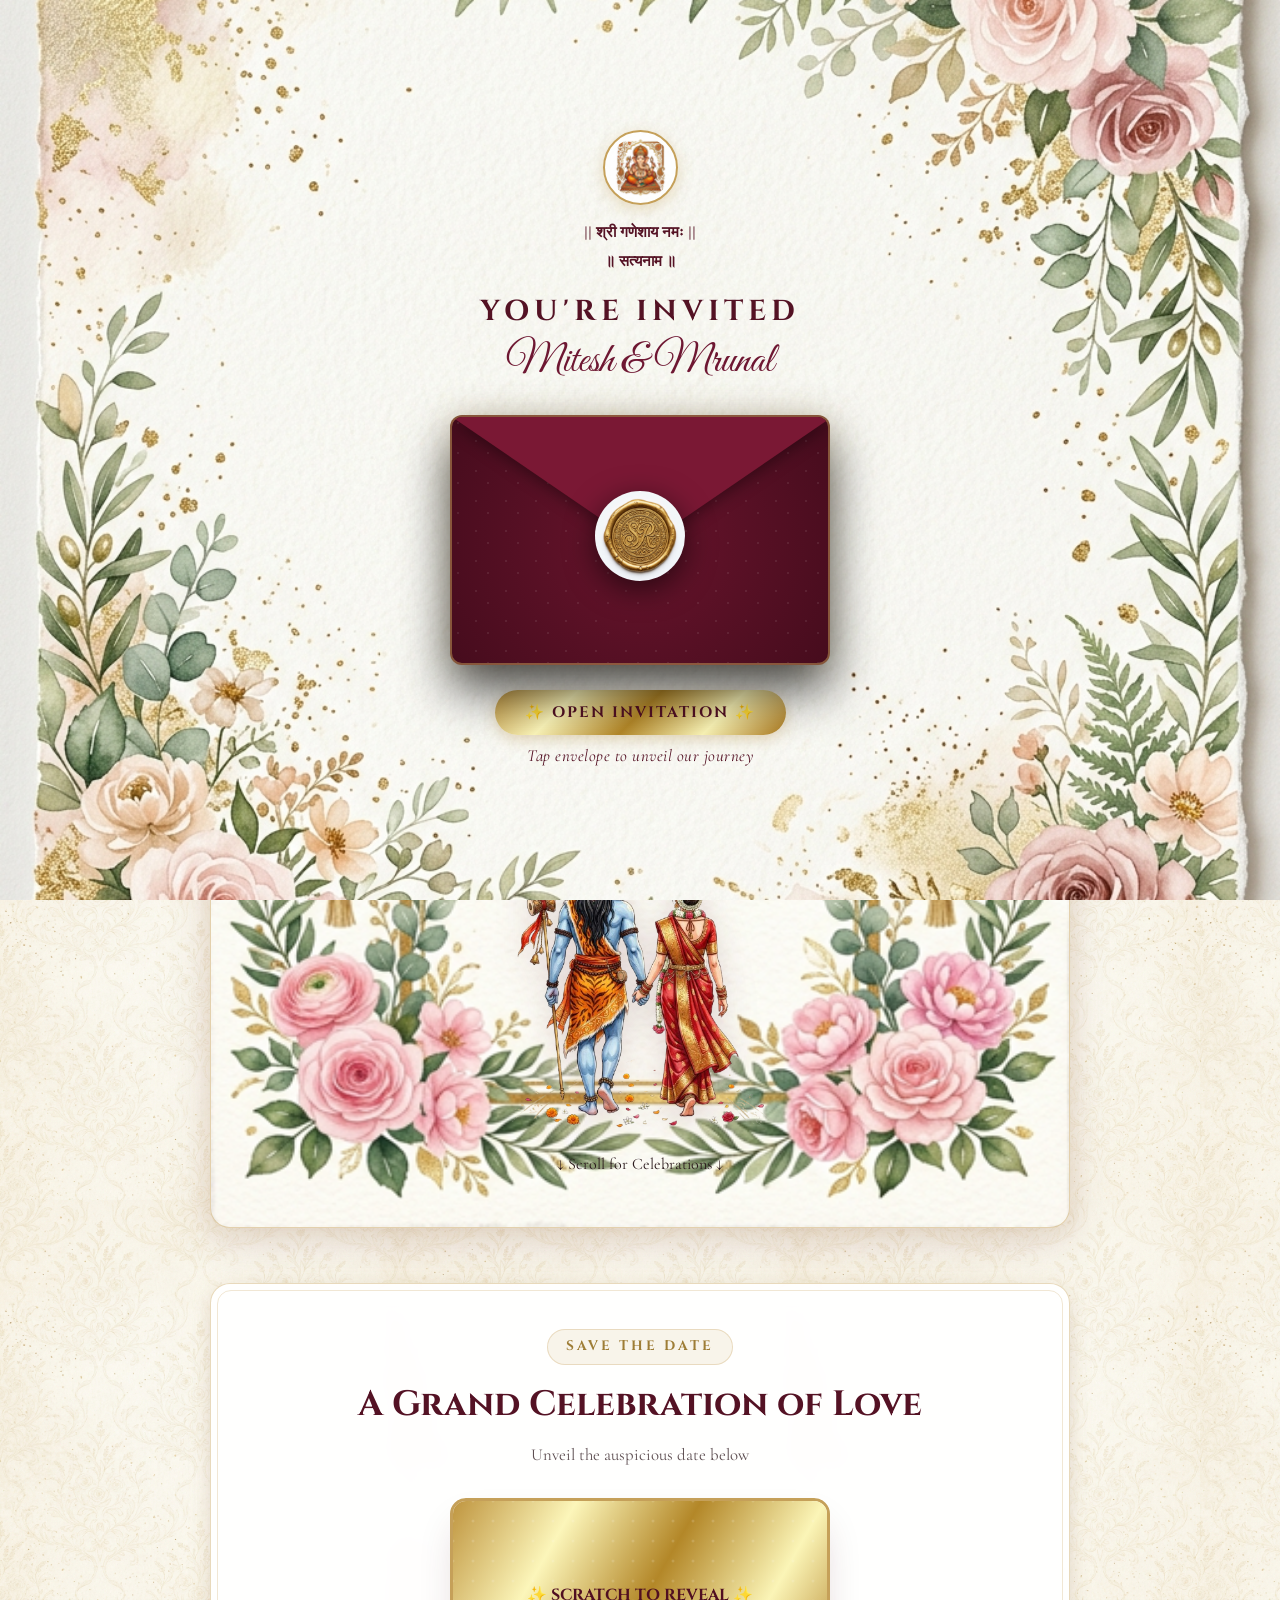
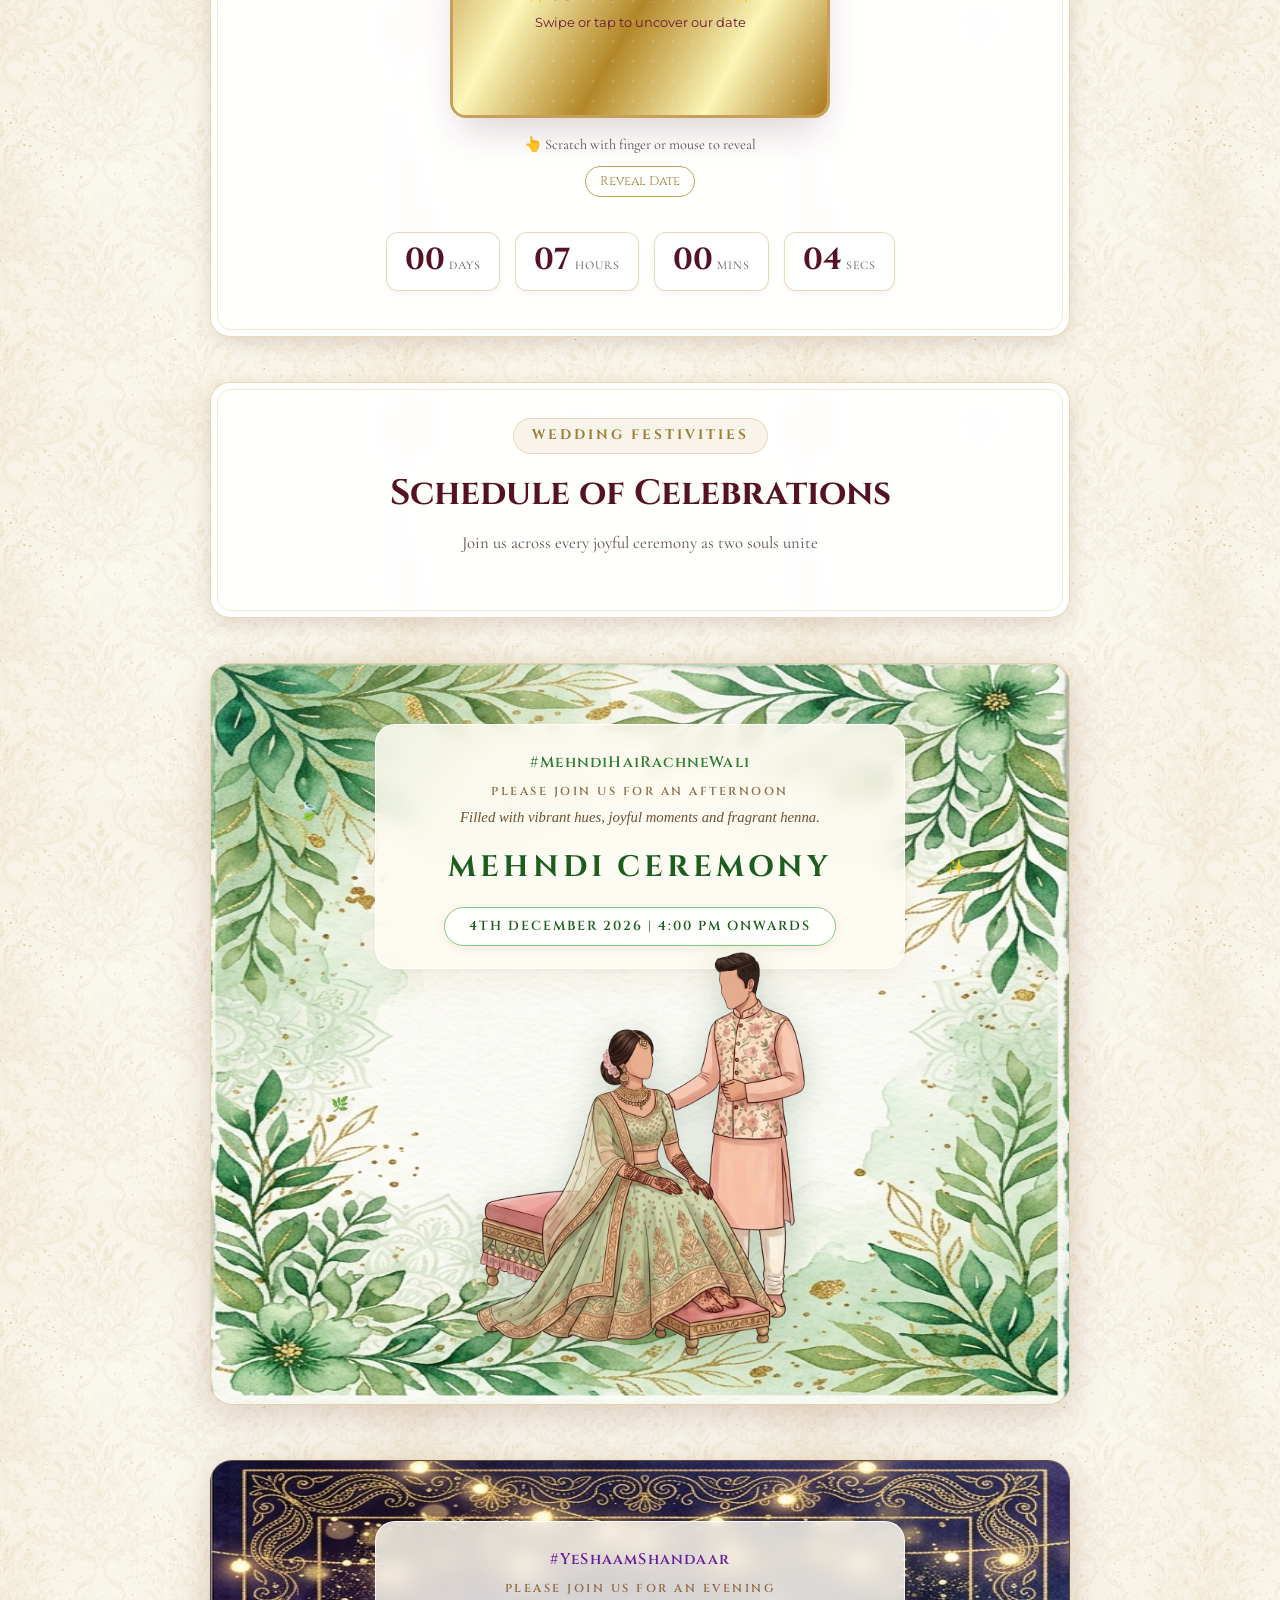
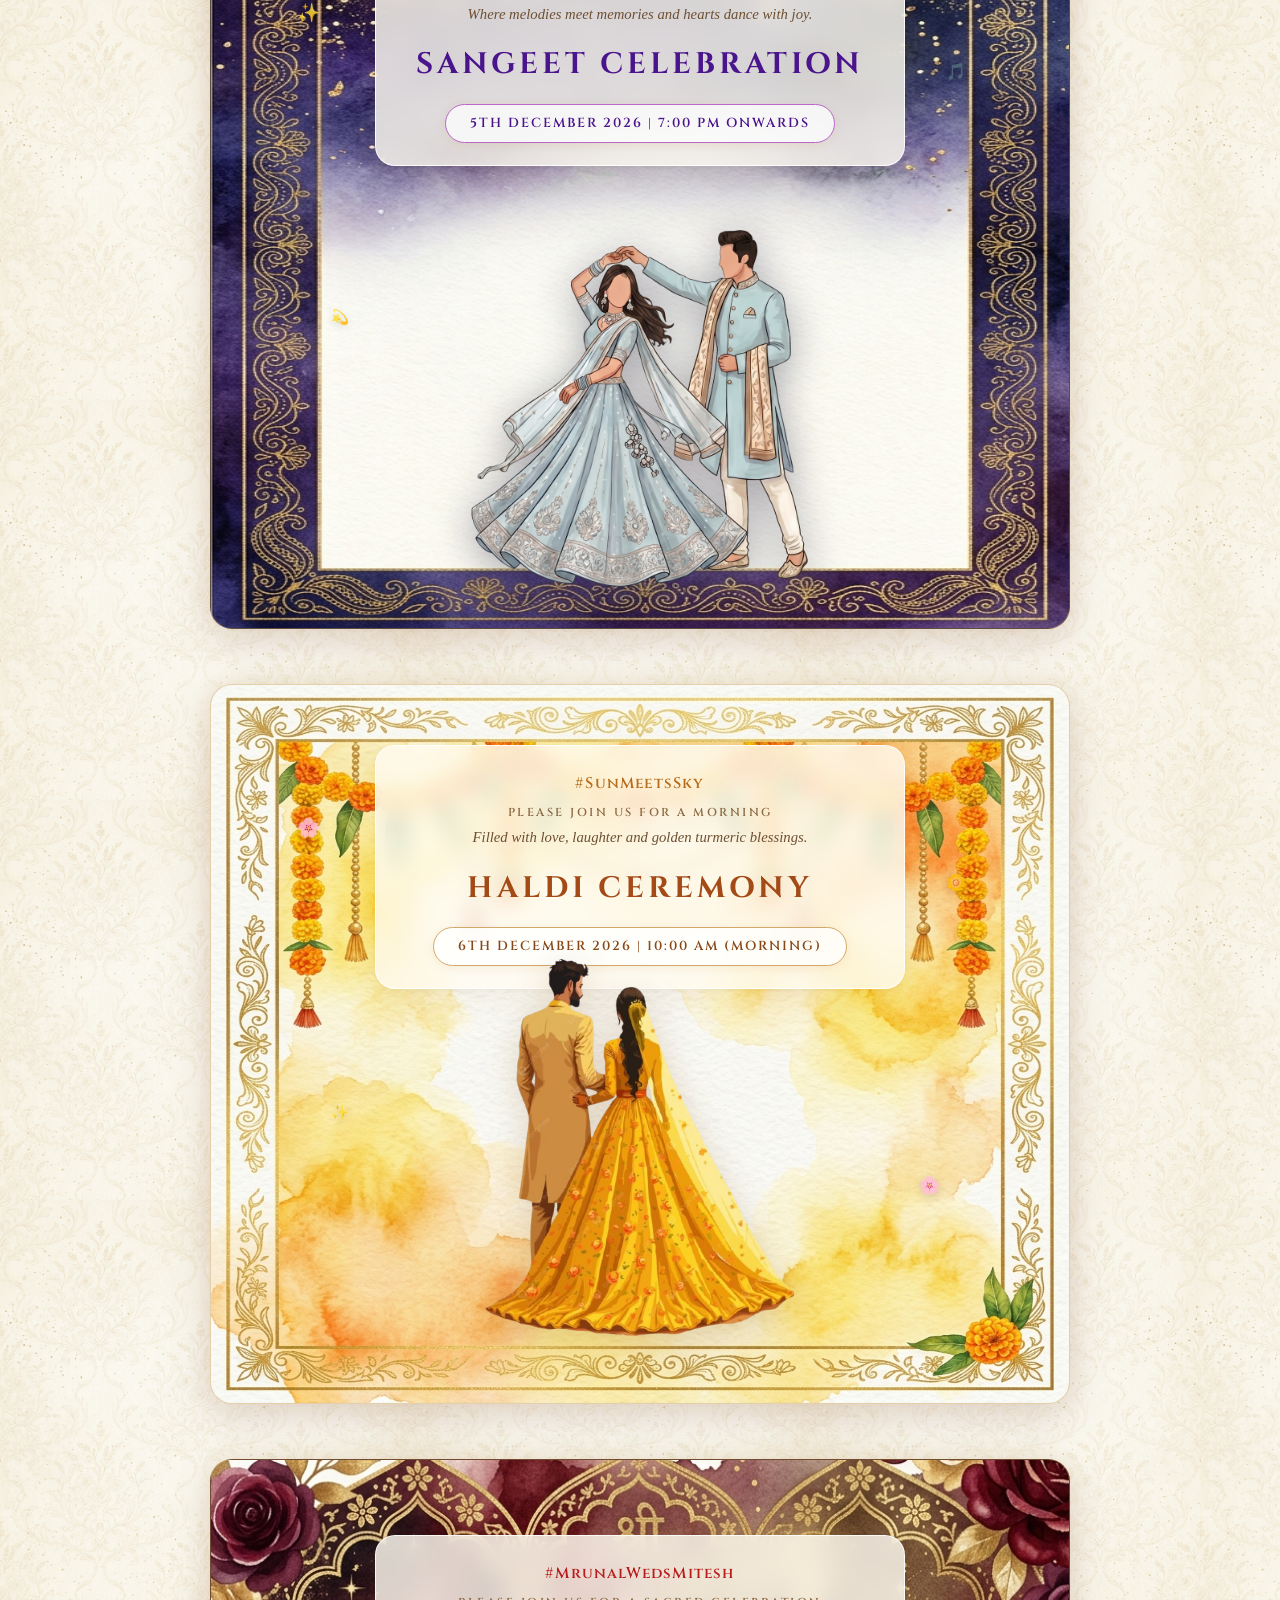
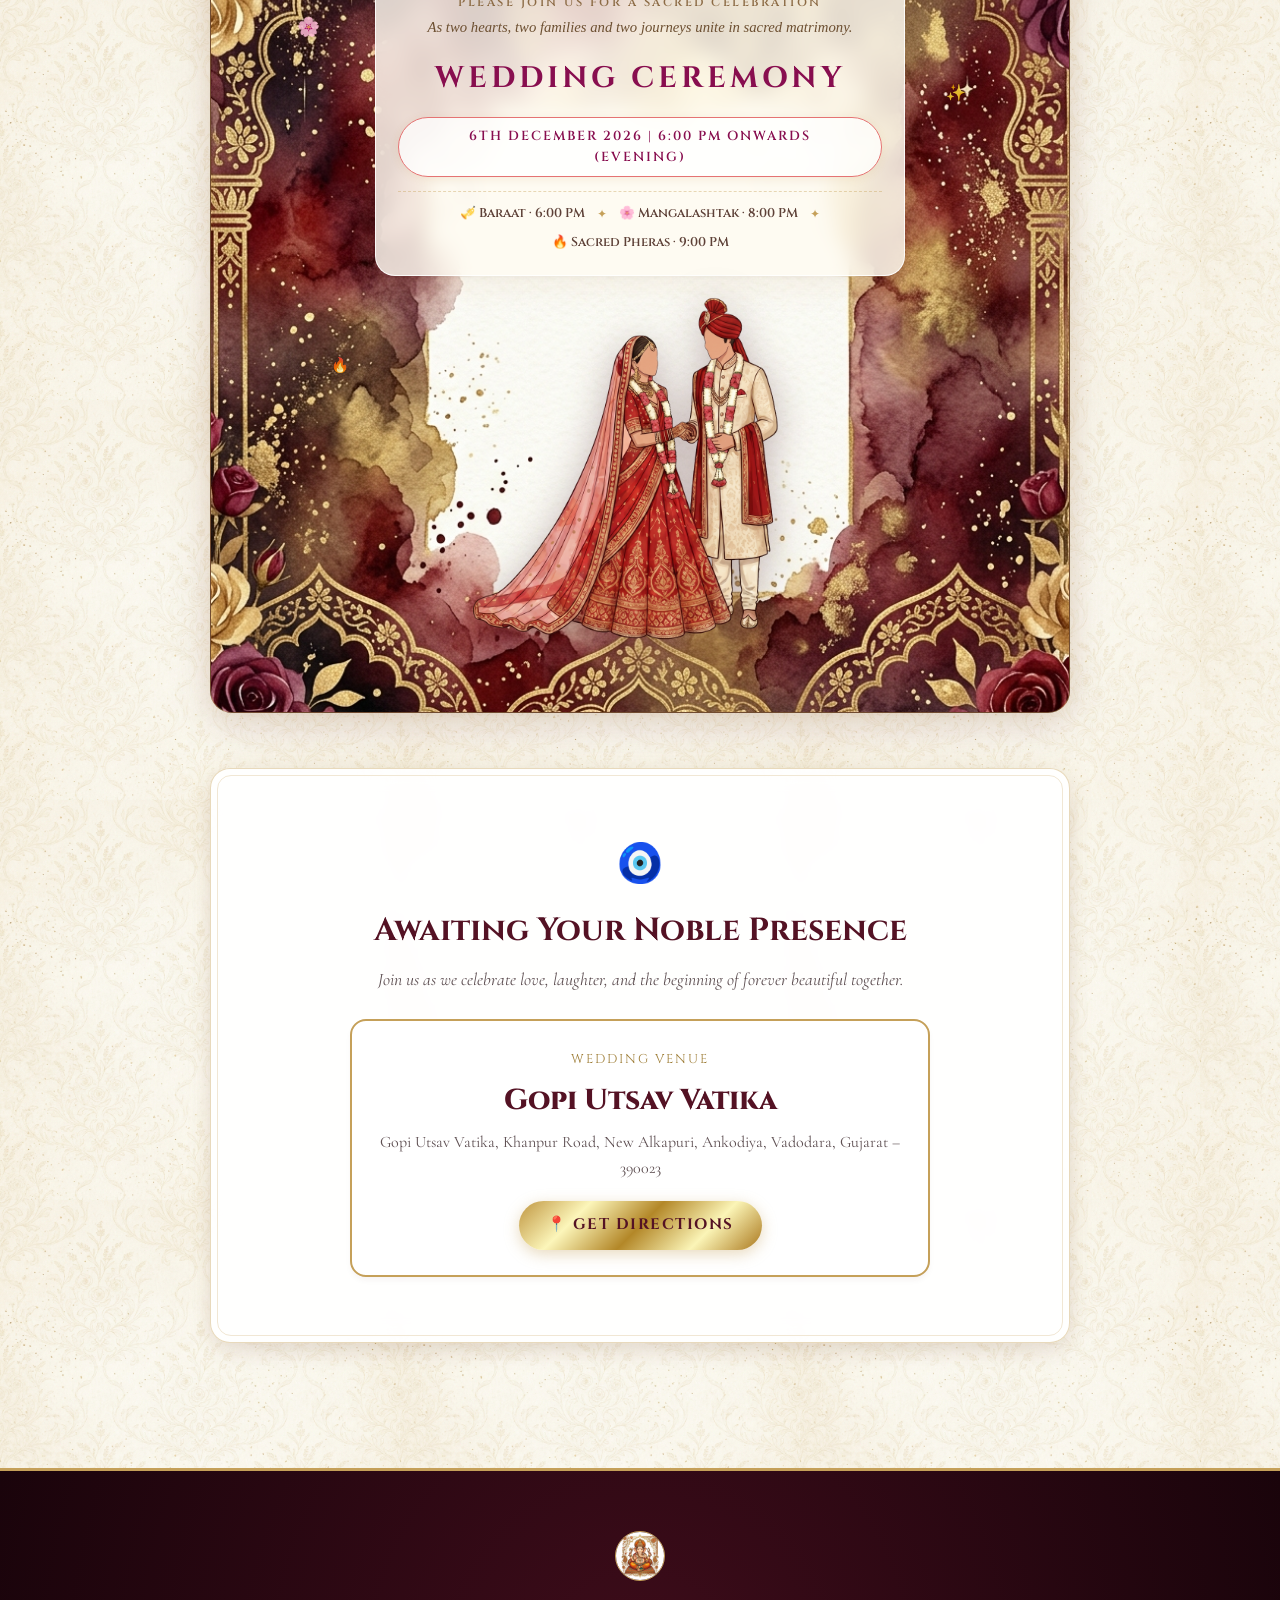
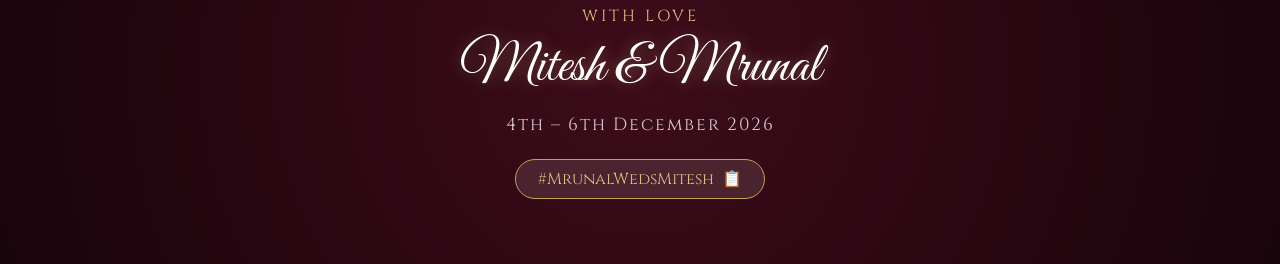
==== wedding invitation card.html @ 691d521a "Updated wedding invitation details and timings" ====
<!DOCTYPE html>
<html lang="en">

<head>
  <meta charset="UTF-8">
  <meta name="viewport" content="width=device-width, initial-scale=1.0">
  <title>Mitesh &amp; Mrunal | Wedding Invitation</title>

  <!-- SEO & Social Sharing Meta Tags -->
  <meta name="description"
    content="Wedding celebration of Mitesh &amp; Mrunal on 4th – 6th December 2026 at Gopi Utsav Vatika, Vadodara. Join us in our celebration of love. #MrunalWedsMitesh">
  <meta property="og:title" content="Mitesh &amp; Mrunal Wedding Invitation">
  <meta property="og:description"
    content="We cordially invite you to celebrate the wedding ceremonies of Mitesh &amp; Mrunal on 4th – 6th December 2026.">
  <meta property="og:image" content="assets/img/shiva-parvati.png">
  <meta property="og:type" content="website">

  <!-- Favicon -->
  <link rel="icon" type="image/jpeg" href="assets/img/ganesha.jpg">

  <!-- Custom Stylesheet -->
  <link rel="stylesheet" href="src/style.css">
</head>

<body>

  <!-- Floating Falling Rose Petals & Botanical Canvas -->
  <canvas id="particles-canvas"></canvas>

  <!-- Side Botanical Borders for Larger Screens -->
  <div class="side-floral-left" aria-hidden="true"></div>
  <div class="side-floral-right" aria-hidden="true"></div>

  <!-- ========================================================================
       SECTION 1: 3D INTERACTIVE ENVELOPE OPENING SCREEN (LANDING)
       ======================================================================== -->
  <div id="envelope-screen">
    <div class="envelope-intro-header">
      <img src="assets/img/ganesha.jpg" alt="Lord Ganesha" class="intro-ganesha-badge">
      <div class="intro-shree-ganesh">|| श्री गणेशाय नमः ||</div>
      <div class="intro-satnam">॥ सत्यनाम ॥</div>
      <div class="intro-invitation-text">You're Invited</div>
      <div class="intro-couple-highlight">
        <span class="js-groom-name">Mitesh</span> &amp; <span class="js-bride-name">Mrunal</span>
      </div>
    </div>

    <!-- 3D Envelope -->
    <div class="envelope-wrapper" id="envelope-wrapper" title="Click to open the invitation">
      <div class="envelope-box">
        <div class="envelope-filigree"></div>
        <div class="envelope-flap"></div>

        <!-- Golden Monogram Wax Seal -->
        <div class="wax-seal-badge" id="wax-seal-badge">
          <img src="assets/img/wax_seal.jpg" alt="Monogram Wax Seal" class="wax-seal-img">
        </div>
      </div>
    </div>

    <!-- Interactive CTA Prompt -->
    <div class="envelope-cta-guide">
      <button type="button" class="envelope-cta-btn" id="btn-open-envelope">
        <span>✨ OPEN INVITATION ✨</span>
      </button>
      <span class="envelope-cta-subtitle">Tap envelope to unveil our journey</span>
    </div>
  </div>

  <!-- ========================================================================
       MAIN WEDDING INVITATION CONTENT
       ======================================================================== -->
  <main id="main-invitation">
    <div class="container">

      <!-- ====================================================================
           CARD 1: WELCOME INVITATION CARD
           (Framed with g-welcome-bg.png and shiva-parvati.png)
           ==================================================================== -->
      <section class="welcome-card-sheet" id="welcome-card">
        <!-- First Fold (Screen 1): Top Arch down to Weds -->
        <div class="welcome-first-fold">
          <!-- Top Arch & Bells Section -->
          <div class="welcome-top-arch">
            <!-- Ganesha in Arch Apex -->
            <div class="welcome-ganesha-wrap">
              <img src="assets/img/ganesha.jpg" alt="Lord Ganesha" class="welcome-ganesha-img">
            </div>

            <!-- Shree Ganeshaya Namah Pill Badge -->
            <div class="welcome-pill-badge">
              <span>|| OM SHREE GANESHAYA NAMAH ||</span>
            </div>

            <!-- Shloka Box -->
            <div class="welcome-shloka-box">
              <p class="welcome-shloka-sanskrit">
                मङ्गलम् भगवान् विष्णुः मङ्गलम् गरुडध्वजः ।<br>
                मङ्गलम् पुण्डरीकाक्षः मङ्गलाय तनो हरिः ।।
              </p>
              <p class="welcome-shloka-translit">
                MANGALAM BHAGWAN VISHNU · MANGALAM GARUDADHWAJAH<br>
                MANGALAM PUNDARIKAKSHAH · MANGALAYA TANO HARIH
              </p>
            </div>
          </div>

          <!-- Middle Invitation Text -->
          <p class="welcome-invitation-text">
            We request the honor of your gracious presence on
            the auspicious occasion of the wedding celebration of
          </p>

          <!-- Groom -->
          <div class="welcome-person-block">
            <h2 class="welcome-person-name js-groom-name">Mitesh</h2>
            <div class="welcome-person-parents">
              S/o <strong class="js-groom-parents">Mr. Yogesh Bhai Upadhyay &amp; Mrs. Urvashi Upadhyay</strong>
            </div>
          </div>

          <!-- Weds (Final text on mobile Screen 1) -->
          <div class="welcome-weds-divider">weds</div>
        </div>

        <!-- Second Fold (Screen 2): Bride down to Shiva-Parvati -->
        <div class="welcome-second-fold">
          <!-- Bride -->
          <div class="welcome-person-block">
            <h2 class="welcome-person-name js-bride-name">Mrunal</h2>
            <div class="welcome-person-parents">
              D/o <strong class="js-bride-parents">Mr. Ganesh Rahangdale &amp; Mrs. Kamal Rahangdale</strong>
            </div>
          </div>

          <!-- Shiva & Parvati Illustration -->
          <div class="welcome-shiva-parvati-wrap">
            <img src="assets/img/shiva-parvati.png" alt="Lord Shiva and Goddess Parvati Blessing"
              class="welcome-shiva-parvati-img">
          </div>

          <!-- Mobile Scroll Indicator -->
          <div class="welcome-scroll-hint">
            <span>↓ Scroll for Celebrations ↓</span>
          </div>
        </div>
      </section>

      <!-- ====================================================================
           CARD 2: SAVE THE DATE & INTERACTIVE SCRATCH TO REVEAL
           ==================================================================== -->
      <section class="card-sheet scratch-section-wrapper">
        <span class="section-badge">Save The Date</span>
        <h2 class="section-main-heading">A Grand Celebration of Love</h2>
        <p class="section-subheading">Unveil the auspicious date below</p>

        <!-- Scratch Card Box -->
        <div class="scratch-card-box">
          <!-- Hidden Revealed Content -->
          <div class="scratch-revealed-content">
            <span class="revealed-tagline">Save Our Date</span>
            <span class="revealed-date js-save-the-date">6th December</span>
            <span class="revealed-venue js-venue-name">Gopi Utsav Vatika, Vadodara</span>
          </div>

          <!-- Interactive Scratch Canvas -->
          <canvas id="scratch-canvas"></canvas>
        </div>

        <div class="scratch-hint">
          <span>👆 Scratch with finger or mouse to reveal</span>
        </div>
        <button type="button" class="quick-reveal-btn" id="btn-quick-reveal">Reveal Date</button>

        <!-- Real-Time Countdown Timer -->
        <div class="countdown-container">
          <div class="countdown-unit">
            <span class="countdown-num" id="timer-days">00</span>
            <span class="countdown-label">Days</span>
          </div>
          <div class="countdown-unit">
            <span class="countdown-num" id="timer-hours">00</span>
            <span class="countdown-label">Hours</span>
          </div>
          <div class="countdown-unit">
            <span class="countdown-num" id="timer-minutes">00</span>
            <span class="countdown-label">Mins</span>
          </div>
          <div class="countdown-unit">
            <span class="countdown-num" id="timer-seconds">00</span>
            <span class="countdown-label">Secs</span>
          </div>
        </div>
      </section>

      <!-- ====================================================================
           SECTION 3: FESTIVITIES INTRO & STANDALONE CEREMONY CARDS
           ==================================================================== -->
      <section class="card-sheet festivities-intro-sheet">
        <div style="text-align: center;">
          <span class="section-badge">Wedding Festivities</span>
          <h2 class="section-main-heading">Schedule of Celebrations</h2>
          <p class="section-subheading">Join us across every joyful ceremony as two souls unite</p>
        </div>
      </section>

      <!-- ====================================================================
           CEREMONY 1: MEHNDI CEREMONY (Standalone Custom Card)
           Background: assets/img/g-mehndi-background.png
           Foreground: assets/img/mehndi-foreground.png
           ==================================================================== -->
      <section class="ceremony-card ceremony-card-mehndi" id="event-mehndi">
        <span class="floating-petal petal-p1" aria-hidden="true">🍃</span>
        <span class="floating-petal petal-p2" aria-hidden="true">✨</span>
        <span class="floating-petal petal-p3" aria-hidden="true">🌿</span>

        <!-- Center Frosted Glass Content Box -->
        <div class="ceremony-frosted-card">
          <!-- Monogram Seal -->

          <!-- Hashtag Tagline -->
          <p class="ceremony-tagline">#MehndiHaiRachneWali</p>

          <!-- Invitation Subtext -->
          <p class="ceremony-subtext-heading">PLEASE JOIN US FOR AN AFTERNOON</p>
          <p class="ceremony-subtext-desc">Filled with vibrant hues, joyful moments and fragrant henna.</p>

          <!-- Ceremony Title -->
          <h3 class="ceremony-main-title">MEHNDI CEREMONY</h3>

          <!-- Date / Time Pill Badge -->
          <div class="ceremony-pill-badge">
            <span>4TH DECEMBER 2026 | 4:00 PM ONWARDS</span>
          </div>
        </div>

        <!-- Foreground Couple Illustration -->
        <div class="ceremony-foreground-wrap">
          <img src="assets/img/mehndi-foreground.png" alt="Mehndi Ceremony Couple"
            class="ceremony-foreground-img ceremony-foreground-mehndi">
        </div>
      </section>

      <!-- ====================================================================
           CEREMONY 2: SANGEET CELEBRATION (Standalone Custom Card)
           Background: assets/img/g-sangeet-background.png
           Foreground: assets/img/sangeet-foreground.png
           ==================================================================== -->
      <section class="ceremony-card ceremony-card-sangeet" id="event-sangeet">
        <span class="floating-petal petal-p1" aria-hidden="true">✨</span>
        <span class="floating-petal petal-p2" aria-hidden="true">🎵</span>
        <span class="floating-petal petal-p3" aria-hidden="true">💫</span>

        <!-- Center Frosted Glass Content Box -->
        <div class="ceremony-frosted-card">
          <!-- Monogram Seal -->

          <!-- Hashtag Tagline -->
          <p class="ceremony-tagline">#YeShaamShandaar</p>

          <!-- Invitation Subtext -->
          <p class="ceremony-subtext-heading">PLEASE JOIN US FOR AN EVENING</p>
          <p class="ceremony-subtext-desc">Where melodies meet memories and hearts dance with joy.</p>

          <!-- Ceremony Title -->
          <h3 class="ceremony-main-title">SANGEET CELEBRATION</h3>

          <!-- Date / Time Pill Badge -->
          <div class="ceremony-pill-badge">
            <span>5TH DECEMBER 2026 | 7:00 PM ONWARDS</span>
          </div>
        </div>

        <!-- Foreground Couple Illustration -->
        <div class="ceremony-foreground-wrap">
          <img src="assets/img/sangeet-foreground.png" alt="Sangeet Celebration Couple"
            class="ceremony-foreground-img ceremony-foreground-sangeet">
        </div>
      </section>

      <!-- ====================================================================
           CEREMONY 3: HALDI CEREMONY (Standalone Custom Card)
           Background: assets/img/g-haldi-background.png
           Foreground: assets/img/haldi-foreground.png
           ==================================================================== -->
      <section class="ceremony-card ceremony-card-haldi" id="event-haldi">
        <!-- Floating Petals Decorative Accents -->
        <span class="floating-petal petal-p1" aria-hidden="true">🌸</span>
        <span class="floating-petal petal-p2" aria-hidden="true">🌼</span>
        <span class="floating-petal petal-p3" aria-hidden="true">✨</span>
        <span class="floating-petal petal-p4" aria-hidden="true">🌸</span>

        <!-- Center Frosted Glass Content Box -->
        <div class="ceremony-frosted-card">
          <!-- Monogram Seal -->

          <!-- Hashtag Tagline -->
          <p class="ceremony-tagline">#SunMeetsSky</p>

          <!-- Invitation Subtext -->
          <p class="ceremony-subtext-heading">PLEASE JOIN US FOR A MORNING</p>
          <p class="ceremony-subtext-desc">Filled with love, laughter and golden turmeric blessings.</p>

          <!-- Ceremony Title -->
          <h3 class="ceremony-main-title">HALDI CEREMONY</h3>

          <!-- Date / Time Pill Badge -->
          <div class="ceremony-pill-badge">
            <span>6TH DECEMBER 2026 | 10:00 AM (MORNING)</span>
          </div>
        </div>

        <!-- Foreground Couple Illustration -->
        <div class="ceremony-foreground-wrap">
          <img src="assets/img/haldi-foreground.png" alt="Haldi Ceremony Couple" class="ceremony-foreground-img">
        </div>
      </section>

      <!-- ====================================================================
           CEREMONY 4: WEDDING CEREMONY (Standalone Custom Card)
           Background: assets/img/g-wedding-background.png
           Foreground: assets/img/wedding-foreground.png
           ==================================================================== -->
      <section class="ceremony-card ceremony-card-wedding" id="event-wedding">
        <span class="floating-petal petal-p1" aria-hidden="true">🌸</span>
        <span class="floating-petal petal-p2" aria-hidden="true">✨</span>
        <span class="floating-petal petal-p3" aria-hidden="true">🔥</span>

        <!-- Center Frosted Glass Content Box -->
        <div class="ceremony-frosted-card">
          <!-- Monogram Seal -->

          <!-- Hashtag Tagline -->
          <p class="ceremony-tagline">#MrunalWedsMitesh</p>

          <!-- Invitation Subtext -->
          <p class="ceremony-subtext-heading">PLEASE JOIN US FOR A SACRED CELEBRATION</p>
          <p class="ceremony-subtext-desc">As two hearts, two families and two journeys unite in sacred matrimony.</p>

          <!-- Ceremony Title -->
          <h3 class="ceremony-main-title">WEDDING CEREMONY</h3>

          <!-- Date / Time Pill Badge -->
          <div class="ceremony-pill-badge">
            <span>6TH DECEMBER 2026 | 6:00 PM ONWARDS (EVENING)</span>
          </div>

          <!-- Detailed Sacred Timeline -->
          <div class="ceremony-timeline-pill-box">
            <span class="ceremony-timeline-item">🎺 Baraat · 6:00 PM</span>
            <span class="ceremony-timeline-divider">✦</span>
            <span class="ceremony-timeline-item">🌸 Mangalashtak · 8:00 PM</span>
            <span class="ceremony-timeline-divider">✦</span>
            <span class="ceremony-timeline-item">🔥 Sacred Pheras · 9:00 PM</span>
          </div>
        </div>

        <!-- Foreground Couple Illustration -->
        <div class="ceremony-foreground-wrap">
          <img src="assets/img/wedding-foreground.png" alt="Wedding Ceremony Couple"
            class="ceremony-foreground-img ceremony-foreground-wedding">
        </div>
      </section>



      <!-- ====================================================================
           CARD 5: VENUE & AWAITING NOBLE PRESENCE
           ==================================================================== -->
      <section class="card-sheet">
        <div class="venue-card-inner">
          <div class="evil-eye-icon">🧿</div>
          <h2 class="awaiting-title">Awaiting Your Noble Presence</h2>
          <p class="awaiting-message js-host-message">
            “Join us as we celebrate love, laughter, and the beginning of forever beautiful together.”
          </p>



          <div class="venue-details-box">
            <span class="venue-tag">Wedding Venue</span>
            <h3 class="venue-name js-venue-name">Gopi Utsav Vatika</h3>
            <p class="venue-address js-venue-address">Gopi Utsav Vatika, Khanpur Road, New Alkapuri, Ankodiya, Vadodara, Gujarat – 390023</p>
            <a href="https://www.google.com/maps/search/?api=1&query=Gopi%20Utsav%20Vatika%2C%20Khanpur%20Road%2C%20New%20Alkapuri%2C%20Ankodiya%2C%20Vadodara%2C%20Gujarat%20390023"
              target="_blank" rel="noopener noreferrer" class="directions-btn" id="btn-get-directions">
              <span>📍 GET DIRECTIONS</span>
            </a>
          </div>
        </div>
      </section>

    </div>
  </main>

  <!-- ========================================================================
       FOOTER & SOCIAL HASHTAG
       ======================================================================== -->
  <footer class="wedding-footer">
    <img src="assets/img/ganesha.jpg" alt="Lord Ganesha" class="footer-ganesha-small">
    <div class="footer-with-love">With Love</div>
    <div class="footer-names"><span class="js-groom-name">Mitesh</span> &amp; <span class="js-bride-name">Mrunal</span>
    </div>
    <div class="footer-date js-wedding-date">4th – 6th DECEMBER 2026</div>

    <button type="button" class="footer-hashtag-btn" id="btn-copy-hashtag">
      <span class="js-hashtag">#MrunalWedsMitesh</span>
      <span>📋</span>
    </button>
    <span class="footer-copy-toast" id="hashtag-toast">Copied hashtag to clipboard!</span>
  </footer>

  <!-- ========================================================================
       FLOATING AUDIO CONTROLLER
       ======================================================================== -->
  <div class="audio-controller">
    <div class="audio-tooltip" id="audio-tooltip">Play Music</div>
    <button type="button" class="audio-toggle-btn" id="btn-audio-toggle" aria-label="Toggle background music">
      <span id="audio-icon">🔇</span>
    </button>
  </div>

  <!-- Scripts -->
  <script src="src/config.js"></script>
  <script src="src/main.js"></script>
</body>

</html>
---- src/style.css ----
/* ==========================================================================
   WEDDING INVITATION CLONE - STYLESHEET
   Aesthetic: Royal Indian Wedding, Parchment & Watercolor Florals, Warm Gold & Maroon
   ========================================================================== */

@import url('https://fonts.googleapis.com/css2?family=Cinzel+Decorative:wght@700;900&family=Cinzel:wght@500;600;700;800&family=Cormorant+Garamond:ital,wght@0,400;0,600;0,700;1,400;1,600&family=Great+Vibes&family=Montserrat:wght@300;400;500;600;700&family=Noto+Serif+Devanagari:wght@500;600;700&display=swap');

:root {
  --primary-maroon: #541224;
  --royal-maroon: #6e1732;
  --accent-burgundy: #831843;
  --gold-primary: #c5a059;
  --gold-light: #dfc282;
  --gold-dark: #9e7d36;
  --gold-gradient: linear-gradient(135deg, #bf953f 0%, #fcf6ba 25%, #b38728 50%, #fbf5b7 75%, #aa771c 100%);
  --gold-text-gradient: linear-gradient(135deg, #8a641d 0%, #c5a059 50%, #755214 100%);
  --bg-cream: #faf7f2;
  --bg-parchment: #f6f1e8;
  --text-dark: #2c1a1d;
  --text-muted: #5e4f52;
  --font-serif: 'Cormorant Garamond', Georgia, serif;
  --font-royal: 'Cinzel', serif;
  --font-script: 'Great Vibes', cursive;
  --font-sans: 'Montserrat', sans-serif;
  --shadow-sm: 0 4px 6px -1px rgba(74, 21, 37, 0.05);
  --shadow-md: 0 10px 25px -5px rgba(74, 21, 37, 0.12);
  --shadow-lg: 0 20px 40px -10px rgba(74, 21, 37, 0.2);
  --radius-card: 20px;
  --radius-sm: 10px;
}

/* Base Styles */
* {
  margin: 0;
  padding: 0;
  box-sizing: border-box;
}

html {
  scroll-behavior: smooth;
  font-size: 16px;
}

body {
  font-family: var(--font-serif);
  background-color: var(--bg-cream);
  background-image: url('../assets/img/parchment_bg.jpg');
  background-repeat: repeat;
  background-size: 400px;
  color: var(--text-dark);
  line-height: 1.6;
  overflow-x: hidden;
  position: relative;
  min-height: 100vh;
}

/* Floating Particles Canvas */
#particles-canvas {
  position: fixed;
  top: 0;
  left: 0;
  width: 100vw;
  height: 100vh;
  pointer-events: none;
  z-index: 90;
}

/* Container */
.container {
  width: 100%;
  max-width: 900px;
  margin: 0 auto;
  padding: 0 20px;
  position: relative;
  z-index: 10;
}

/* ==========================================================================
   ENVELOPE SCREEN (INTERACTIVE LANDING)
   ========================================================================== */
#envelope-screen {
  position: fixed;
  inset: 0;
  width: 100vw;
  height: 100vh;
  background-color: #faf7f2;
  background-image: url('../assets/img/background.png');
  background-size: cover;
  background-position: center center;
  background-repeat: no-repeat;
  display: flex;
  flex-direction: column;
  justify-content: center;
  align-items: center;
  z-index: 1000;
  transition: opacity 1s cubic-bezier(0.4, 0, 0.2, 1), transform 1s cubic-bezier(0.4, 0, 0.2, 1);
  overflow: hidden;
  padding: 20px;
}

#envelope-screen.opened {
  opacity: 0;
  transform: scale(1.1);
  pointer-events: none;
  visibility: hidden;
}

.envelope-intro-header {
  text-align: center;
  margin-bottom: 20px;
  animation: fadeInDown 1.2s ease-out;
}

.intro-ganesha-badge {
  width: 75px;
  height: 75px;
  border-radius: 50%;
  border: 2px solid var(--gold-primary);
  background: rgba(255, 255, 255, 0.85);
  padding: 4px;
  box-shadow: 0 4px 15px rgba(197, 160, 89, 0.35);
  margin-bottom: 8px;
  object-fit: contain;
}

.intro-shree-ganesh,
.intro-satnam {
  font-family: var(--font-royal);
  color: var(--primary-maroon);

  font-size: 0.95rem;
  font-weight: 700;
  text-transform: uppercase;
  margin-bottom: 4px;
}

.intro-invitation-text {
  font-family: var(--font-royal);
  color: var(--primary-maroon);
  font-size: 1.8rem;
  letter-spacing: 5px;
  font-weight: 700;
  text-transform: uppercase;
  margin-top: 15px;
}

.intro-couple-highlight {
  font-family: var(--font-script);
  color: var(--royal-maroon);
  font-size: 2.6rem;
  margin-top: -6px;
}

/* Envelope 3D Container */
.envelope-wrapper {
  position: relative;
  width: 380px;
  max-width: 90vw;
  height: 250px;
  cursor: pointer;
  perspective: 1200px;
  transition: transform 0.4s ease;
}

.envelope-wrapper:hover {
  transform: translateY(-8px) scale(1.02);
}

.envelope-box {
  position: relative;
  width: 100%;
  height: 100%;
  background: #500f21;
  background-image: radial-gradient(circle at 50% 50%, #68142c 0%, #460c1d 100%);
  border-radius: 12px;
  box-shadow: 0 25px 50px rgba(0, 0, 0, 0.7), 0 0 30px rgba(197, 160, 89, 0.25);
  border: 2px solid rgba(197, 160, 89, 0.5);
  overflow: hidden;
}

/* Floral Filigree overlay on envelope */
.envelope-filigree {
  position: absolute;
  inset: 0;
  background-image:
    radial-gradient(circle at 20% 20%, rgba(255, 255, 255, 0.08) 1px, transparent 1px),
    radial-gradient(circle at 80% 80%, rgba(255, 255, 255, 0.08) 1px, transparent 1px);
  background-size: 30px 30px;
  pointer-events: none;
}

/* Flap top */
.envelope-flap {
  position: absolute;
  top: 0;
  left: 0;
  width: 100%;
  height: 0;
  border-left: 190px solid transparent;
  border-right: 190px solid transparent;
  border-top: 130px solid #7a1834;
  transform-origin: top;
  transition: transform 0.8s cubic-bezier(0.4, 0, 0.2, 1);
  z-index: 5;
  filter: drop-shadow(0 4px 8px rgba(0, 0, 0, 0.4));
}

@media (max-width: 480px) {
  .envelope-wrapper {
    height: 220px;
  }

  .envelope-flap {
    border-left-width: 170px;
    border-right-width: 170px;
    border-top-width: 110px;
  }
}

.envelope-wrapper.open-anim .envelope-flap {
  transform: rotateX(180deg);
  z-index: 1;
}

/* Golden Monogram Wax Seal */
.wax-seal-badge {
  position: absolute;
  top: 48%;
  left: 50%;
  transform: translate(-50%, -50%);
  width: 90px;
  height: 90px;
  border-radius: 50%;
  z-index: 10;
  cursor: pointer;
  transition: transform 0.3s ease, filter 0.3s ease;
  filter: drop-shadow(0 8px 15px rgba(0, 0, 0, 0.6));
}

.envelope-wrapper:hover .wax-seal-badge {
  transform: translate(-50%, -50%) scale(1.08);
  filter: drop-shadow(0 12px 20px rgba(223, 194, 130, 0.6));
}

.wax-seal-img {
  width: 100%;
  height: 100%;
  object-fit: cover;
  border-radius: 50%;
}

.envelope-cta-guide {
  margin-top: 25px;
  display: flex;
  flex-direction: column;
  align-items: center;
  gap: 8px;
  animation: pulseGuide 2s infinite ease-in-out;
}

.envelope-cta-btn {
  background: var(--gold-gradient);
  color: var(--primary-maroon);
  font-family: var(--font-royal);
  font-size: 0.95rem;
  font-weight: 700;
  letter-spacing: 2px;
  padding: 12px 30px;
  border-radius: 30px;
  border: none;
  cursor: pointer;
  box-shadow: 0 4px 15px rgba(197, 160, 89, 0.4);
  display: flex;
  align-items: center;
  gap: 10px;
  transition: all 0.3s ease;
}

.envelope-cta-btn:hover {
  transform: scale(1.05);
  box-shadow: 0 6px 20px rgba(223, 194, 130, 0.7);
}

.envelope-cta-subtitle {
  color: var(--primary-maroon);
  font-family: var(--font-serif);
  font-style: italic;
  font-size: 1.05rem;
  letter-spacing: 0.5px;
}

/* ==========================================================================
   MAIN INVITATION WRAPPER
   ========================================================================== */
#main-invitation {
  position: relative;
  z-index: 20;
  padding: 40px 0 80px;
}

/* Floral Side Borders for Desktop */
.side-floral-left,
.side-floral-right {
  position: fixed;
  top: 0;
  bottom: 0;
  width: 160px;
  opacity: 0.35;
  pointer-events: none;
  z-index: 5;
  background-repeat: no-repeat;
  background-size: contain;
  transition: opacity 0.5s ease;
}

.side-floral-left {
  left: 0;
  background-image: url('../assets/img/floral_left.jpg');
  background-position: left center;
}

.side-floral-right {
  right: 0;
  background-image: url('../assets/img/floral_right.jpg');
  background-position: right center;
}

@media (max-width: 1024px) {

  .side-floral-left,
  .side-floral-right {
    display: none;
  }
}

/* ==========================================================================
   SECTION 1: WELCOME INVITATION CARD (Framed with g-welcome-bg.png & shiva-parvati.png)
   ========================================================================== */
.welcome-card-sheet {
  position: relative;
  width: 100%;
  margin: 0 auto 55px;
  background-color: #faf7f2;
  background-image: url('../assets/img/g-welcome-bg.png');
  background-repeat: no-repeat;
  background-position: center top;
  background-size: 100% 100%;
  border-radius: 20px;
  box-shadow: 0 15px 45px rgba(84, 18, 36, 0.12), 0 0 25px rgba(197, 160, 89, 0.2);
  border: 1.5px solid rgba(197, 160, 89, 0.45);
  overflow: hidden;
  text-align: center;
  padding: 55px 40px 50px;
}

/* Fold wrappers transparent on desktop */
.welcome-first-fold,
.welcome-second-fold {
  display: contents;
}

/* Top Arch with Golden Temple Bells */
.welcome-top-arch {
  position: relative;
  width: 100%;
  padding: 0;
  background: none;
}

/* Ganesha in Top Arch Apex (Styled identically to intro-ganesha-badge) */
.welcome-ganesha-wrap {
  width: auto;
  height: auto;
  margin: 0 auto 12px;
  display: flex;
  align-items: center;
  justify-content: center;
}

.welcome-ganesha-img {
  width: 75px;
  height: 75px;
  border-radius: 50%;
  border: 2px solid var(--gold-primary);
  background: rgba(255, 255, 255, 0.85);
  padding: 4px;
  box-shadow: 0 4px 15px rgba(197, 160, 89, 0.35);
  object-fit: contain;
  animation: floatSoft 4s ease-in-out infinite;
}

/* Shree Ganeshaya Namah Pill Badge */
.welcome-pill-badge {
  display: inline-block;
  background: rgba(255, 252, 246, 0.92);
  border: 1.5px solid rgba(197, 160, 89, 0.5);
  border-radius: 25px;
  padding: 6px 22px;
  margin-bottom: 20px;
  box-shadow: 0 2px 10px rgba(197, 160, 89, 0.2);
}

.welcome-pill-badge span {
  font-family: var(--font-royal);
  color: var(--primary-maroon);
  font-size: 0.85rem;
  font-weight: 700;
  letter-spacing: 3px;
  text-transform: uppercase;
}

/* Shloka Box */
.welcome-shloka-box {
  background: rgba(255, 253, 248, 0.94);
  border: 1.5px solid rgba(197, 160, 89, 0.45);
  border-radius: 16px;
  padding: 22px 20px;
  box-shadow: 0 4px 15px rgba(84, 18, 36, 0.06);
  margin: 0 auto 10px;
  max-width: 580px;
}

.welcome-shloka-sanskrit {
  font-family: 'Noto Serif Devanagari', 'Cormorant Garamond', Georgia, serif;
  font-size: 1.25rem;
  color: var(--royal-maroon);
  font-weight: 700;
  line-height: 1.8;
  letter-spacing: 0.5px;
  margin-bottom: 12px;
}

.welcome-shloka-translit {
  font-family: var(--font-serif);
  font-size: 0.82rem;
  color: var(--accent-burgundy);
  font-style: italic;
  font-weight: 600;
  letter-spacing: 1.2px;
  line-height: 1.6;
  text-transform: uppercase;
}

/* Middle Content Body */
.welcome-content-body {
  position: relative;
  z-index: 2;
  padding: 10px 30px 0;
}

.welcome-invitation-text {
  font-family: var(--font-royal);
  font-size: 0.95rem;
  font-weight: 600;
  color: var(--primary-maroon);
  line-height: 1.7;
  letter-spacing: 1.2px;
  margin: 15px auto 25px;
  max-width: 580px;
  text-shadow: 0 1px 2px rgba(255, 255, 255, 0.9);
}

/* Person Name & Family Block */
.welcome-person-block {
  margin-bottom: 5px;
}

.welcome-person-name {
  font-family: var(--font-script);
  font-size: 4rem;
  color: #8e1b34;
  line-height: 1.1;
  margin-bottom: 6px;
  text-shadow: 0 2px 4px rgba(142, 27, 52, 0.12);
}

.welcome-person-parents {
  font-size: 0.95rem;
  color: #5e484c;
  line-height: 1.5;
}

.welcome-person-parents strong {
  color: var(--text-dark);
}

.welcome-person-grandparents {
  font-size: 0.88rem;
  color: #7d686c;
  margin-top: 3px;
  font-style: italic;
}

/* Weds Divider */
.welcome-weds-divider {
  font-family: var(--font-script);
  font-size: 2rem;
  color: #8e1b34;
  margin: 18px 0;
}

/* Shiva & Parvati Blessing Image */
.welcome-shiva-parvati-wrap {
  position: relative;
  z-index: 2;
  margin-top: 25px;
  margin-bottom: 15px;
  display: flex;
  justify-content: center;
}

.welcome-shiva-parvati-img {
  width: auto;
  max-width: 320px;
  max-height: 420px;
  object-fit: contain;
  filter: drop-shadow(0 8px 16px rgba(84, 18, 36, 0.16));
  transition: transform 0.4s ease;
}

.welcome-shiva-parvati-img:hover {
  transform: translateY(-4px) scale(1.02);
}

.welcome-bottom-garland {
  display: none;
}

@media (max-width: 768px) {
  #main-invitation {
    padding-top: 0;
    padding-bottom: 50px;
  }

  .container {
    padding: 0 10px;
  }

  /* Welcome Card Sheet: Continuous single card in mobile view */
  .welcome-card-sheet {
    height: auto;
    min-height: auto;
    max-height: none;
    margin: 0 auto 35px;
    padding: 28px 14px 20px;
    border-radius: 18px;
    display: flex;
    flex-direction: column;
    align-items: center;
    box-sizing: border-box;
    overflow: hidden;
    background-color: #faf7f2;
    background-image: url('../assets/img/g-welcome-bg.png');
    background-repeat: no-repeat;
    background-position: center top;
    background-size: 190% auto;
    border: 1.5px solid rgba(197, 160, 89, 0.45);
    box-shadow: 0 10px 35px rgba(84, 18, 36, 0.12), 0 0 20px rgba(197, 160, 89, 0.2);
  }

  /* Merged folds for complete continuity in mobile view */
  .welcome-first-fold,
  .welcome-second-fold {
    display: contents;
  }

  .welcome-top-arch {
    width: 100%;
    padding: 0;
    margin-bottom: 2px;
    flex-shrink: 0;
    display: flex;
    flex-direction: column;
    align-items: center;
  }

  .welcome-ganesha-wrap {
    width: auto;
    height: auto;
    margin: 6px auto 6px;
    display: flex;
    align-items: center;
    justify-content: center;
  }

  .welcome-ganesha-img {
    width: 75px;
    height: 75px;
    border-radius: 50%;
    border: 2px solid var(--gold-primary);
    background: rgba(255, 255, 255, 0.85);
    padding: 4px;
    box-shadow: 0 4px 15px rgba(197, 160, 89, 0.35);
    object-fit: contain;
    mix-blend-mode: normal;
  }

  .welcome-pill-badge {
    display: inline-block;
    padding: 4px 20px;
    margin-bottom: 12px;
    background: rgba(255, 252, 246, 0.95);
    border: 1.5px solid rgba(197, 160, 89, 0.5);
    border-radius: 25px;
    box-shadow: 0 2px 8px rgba(197, 160, 89, 0.18);
  }

  .welcome-pill-badge span {
    font-size: clamp(0.66rem, 2.8vw, 0.74rem);
    letter-spacing: 2px;
    color: var(--primary-maroon);
    font-weight: 700;
    white-space: nowrap;
  }

  .welcome-shloka-box {
    padding: 16px 16px;
    margin: 0 auto 10px;
    border-radius: 16px;
    max-width: 90%;
    background: rgba(255, 253, 248, 0.95);
    border: 1.5px solid rgba(197, 160, 89, 0.45);
    box-shadow: 0 4px 14px rgba(84, 18, 36, 0.06);
    text-align: center;
  }

  .welcome-shloka-sanskrit {
    font-family: 'Noto Serif Devanagari', 'Cormorant Garamond', Georgia, serif;
    font-size: 0.98rem;
    line-height: 1.65;
    letter-spacing: 0.3px;
    margin-bottom: 8px;
    color: #7d182e;
    font-weight: 700;
  }

  .welcome-shloka-translit {
    font-family: var(--font-serif);
    font-size: 0.68rem;
    line-height: 1.5;
    letter-spacing: 0.8px;
    color: var(--accent-burgundy);
    font-style: italic;
    font-weight: 600;
    text-transform: uppercase;
  }

  .welcome-invitation-text {
    font-family: var(--font-royal);
    font-size: 0.72rem;
    font-weight: 300;
    line-height: 1.65;
    letter-spacing: 0.9px;
    color: var(--primary-maroon);
    background: none;
    border: none;
    box-shadow: none;
    padding: 0;
    margin: 12px auto 14px;
    max-width: 65%;
    text-shadow: 0 1px 2px rgba(255, 255, 255, 0.9);
  }

  .welcome-person-block {
    margin: 0 auto;
    max-width: 88%;
    text-align: center;
  }

  .welcome-person-name {
    font-family: var(--font-script);
    font-size: clamp(3.2rem, 9.5vw, 3.8rem);
    line-height: 1.05;
    margin-bottom: 4px;
    color: #8e1b34;
    text-shadow: 0 2px 4px rgba(142, 27, 52, 0.12);
  }

  .welcome-person-parents {
    font-family: var(--font-serif);
    font-size: 0.85rem;
    line-height: 1.4;
    color: #4e363b;
    text-shadow: 0 1px 2px rgba(255, 255, 255, 0.85);
  }

  .welcome-person-grandparents {
    font-family: var(--font-serif);
    font-size: 0.76rem;
    line-height: 1.3;
    margin-top: 3px;
    color: #72565b;
    font-style: italic;
    text-shadow: 0 1px 2px rgba(255, 255, 255, 0.85);
  }

  /* Weds Divider: Natural continuous spacing between Groom and Bride */
  .welcome-weds-divider {
    font-family: var(--font-script);
    font-size: 2.1rem;
    margin: 10px auto 12px;
    line-height: 1;
    color: #8e1b34;
    text-shadow: 0 1px 2px rgba(255, 255, 255, 0.9);
  }

  /* Shiva-Parvati Blessing Wrap: Natural flow below Bride */
  .welcome-shiva-parvati-wrap {
    display: flex;
    justify-content: center;
    align-items: center;
    margin: 16px auto 8px;
    width: 100%;
  }

  .welcome-shiva-parvati-img {
    width: auto;
    max-width: 290px;
    max-height: clamp(260px, 42vh, 360px);
    object-fit: contain;
    filter: drop-shadow(0 8px 18px rgba(84, 18, 36, 0.22));
    transition: transform 0.3s ease;
  }

  .welcome-bottom-garland {
    display: none;
  }

  .welcome-scroll-hint {
    display: flex;
    align-items: center;
    justify-content: center;
    margin: 4px auto 2px;
    padding: 3px 12px;
    border-radius: 15px;
    background: rgba(255, 255, 255, 0.88);
    border: 1px solid rgba(197, 160, 89, 0.45);
    box-shadow: 0 2px 6px rgba(0, 0, 0, 0.05);
    animation: bounceSoft 2s infinite ease-in-out;
  }

  .welcome-scroll-hint span {
    font-family: var(--font-royal);
    font-size: 0.62rem;
    font-weight: 700;
    color: var(--gold-dark);
    letter-spacing: 1.2px;
  }
}

/* Standard Sheet for remaining sections */
.card-sheet {
  background: rgba(255, 255, 255, 0.94);
  backdrop-filter: blur(10px);
  border-radius: var(--radius-card);
  border: 1.5px solid rgba(197, 160, 89, 0.4);
  box-shadow: var(--shadow-md), 0 0 25px rgba(197, 160, 89, 0.12);
  padding: 45px 35px;
  margin-bottom: 45px;
  position: relative;
  overflow: hidden;
  transition: transform 0.3s ease, box-shadow 0.3s ease;
}

.card-sheet::before {
  content: "";
  position: absolute;
  inset: 6px;
  border: 1px solid rgba(197, 160, 89, 0.25);
  border-radius: calc(var(--radius-card) - 6px);
  pointer-events: none;
}

.card-sheet:hover {
  box-shadow: var(--shadow-lg), 0 0 35px rgba(197, 160, 89, 0.2);
}

/* ==========================================================================
   SECTION 2: SAVE THE DATE & SCRATCH TO REVEAL
   ========================================================================== */
.scratch-section-wrapper {
  text-align: center;
}

.section-badge {
  display: inline-block;
  font-family: var(--font-royal);
  font-size: 0.85rem;
  font-weight: 700;
  letter-spacing: 3px;
  color: var(--gold-dark);
  text-transform: uppercase;
  background: rgba(197, 160, 89, 0.12);
  padding: 6px 18px;
  border-radius: 20px;
  border: 1px solid rgba(197, 160, 89, 0.3);
  margin-bottom: 12px;
}

.section-main-heading {
  font-family: var(--font-royal);
  font-size: 2.2rem;
  color: var(--primary-maroon);
  margin-bottom: 8px;
  font-weight: 700;
}

.section-subheading {
  font-size: 1.05rem;
  color: var(--text-muted);
  margin-bottom: 30px;
}

/* Scratch Card Canvas Container */
.scratch-card-box {
  position: relative;
  width: 380px;
  max-width: 100%;
  height: 220px;
  margin: 0 auto;
  border-radius: 16px;
  overflow: hidden;
  box-shadow: var(--shadow-lg);
  border: 3px solid var(--gold-primary);
  user-select: none;
  touch-action: none;
}

/* Secret underneath */
.scratch-revealed-content {
  position: absolute;
  inset: 0;
  background: linear-gradient(135deg, #fffcf6 0%, #faedd3 100%);
  display: flex;
  flex-direction: column;
  justify-content: center;
  align-items: center;
  padding: 20px;
  z-index: 1;
}

.revealed-date {
  text-align: center;
  font-family: var(--font-royal);
  font-size: 2rem;
  font-weight: 800;
  color: var(--primary-maroon);
  letter-spacing: 1px;
}

.revealed-tagline {
  font-family: var(--font-script);
  font-size: 2.2rem;
  color: var(--gold-dark);
  margin-top: -6px;
}

.revealed-venue {
  font-size: 0.95rem;
  color: var(--text-muted);
  font-weight: 600;
}

/* Scratch Canvas Top */
#scratch-canvas {
  position: absolute;
  top: 0;
  left: 0;
  width: 100%;
  height: 100%;
  z-index: 2;
  cursor: crosshair;
  transition: opacity 0.5s ease;
  touch-action: none;
}

.scratch-hint {
  margin-top: 15px;
  font-size: 0.9rem;
  color: var(--text-muted);
  display: flex;
  align-items: center;
  justify-content: center;
  gap: 8px;
}

.quick-reveal-btn {
  background: transparent;
  border: 1px solid var(--gold-primary);
  color: var(--gold-dark);
  font-family: var(--font-royal);
  font-size: 0.8rem;
  padding: 6px 14px;
  border-radius: 15px;
  cursor: pointer;
  margin-top: 10px;
  transition: all 0.2s ease;
}

.quick-reveal-btn:hover {
  background: var(--gold-primary);
  color: #fff;
}

/* Countdown Clock */
.countdown-container {
  display: flex;
  justify-content: center;
  gap: 15px;
  margin-top: 35px;
}

.countdown-unit {
  background: #ffffff;
  border: 1.5px solid rgba(197, 160, 89, 0.4);
  border-radius: 12px;
  padding: 12px 18px;
  min-width: 75px;
  box-shadow: var(--shadow-sm);
  text-align: center;
}

.countdown-num {
  font-family: var(--font-royal);
  font-size: 1.9rem;
  font-weight: 700;
  color: var(--primary-maroon);
  line-height: 1;
}

.countdown-label {
  font-size: 0.75rem;
  color: var(--text-muted);
  text-transform: uppercase;
  letter-spacing: 1px;
  margin-top: 4px;
}

/* ==========================================================================
   SECTION 3: STANDALONE CEREMONY CARDS (Haldi, Mehndi, Sangeet, Wedding)
   ========================================================================== */
.festivities-intro-sheet {
  text-align: center;
  padding: 35px 25px 30px;
  margin-bottom: 45px;
}

.ceremony-card {
  position: relative;
  width: 100%;
  margin: 0 auto 55px;
  border-radius: 22px;
  box-shadow: 0 15px 45px rgba(84, 18, 36, 0.12), 0 0 25px rgba(197, 160, 89, 0.2);
  border: 1.5px solid rgba(197, 160, 89, 0.45);
  overflow: hidden;
  text-align: center;
  display: flex;
  flex-direction: column;
  justify-content: flex-start;
  align-items: center;
  padding: 60px 24px 10px;
  min-height: 720px;
  background-repeat: no-repeat;
  transition: transform 0.35s ease, box-shadow 0.35s ease;
}

.ceremony-card:hover {
  transform: translateY(-4px);
  box-shadow: 0 20px 55px rgba(84, 18, 36, 0.18), 0 0 35px rgba(197, 160, 89, 0.3);
}

/* 1. Haldi Ceremony Custom Theme */
.ceremony-card-haldi {
  background-color: #faf5eb;
  background-image: url('../assets/img/g-haldi-background.png');
  background-size: 100% 100%;
  background-position: center top;
}

/* 2. Mehndi Ceremony Custom Theme */
.ceremony-card-mehndi {
  background-color: #f7faf7;
  background-image: url('../assets/img/g-mehndi-background.png');
  background-size: 100% 100%;
  background-position: center top;
}

/* 3. Sangeet Celebration Custom Theme */
.ceremony-card-sangeet {
  background-color: #0d0a26;
  background-image: url('../assets/img/g-sangeet-background.png');
  background-size: 100% 100%;
  background-position: center top;
}

/* 4. Wedding Ceremony Custom Theme */
.ceremony-card-wedding {
  background-color: #2b0811;
  background-image: url('../assets/img/g-wedding-background.png');
  background-size: 100% 100%;
  background-position: center top;
  padding-top: 75px;
}

/* Floating Flower Petal Accents */
.floating-petal {
  position: absolute;
  pointer-events: none;
  font-size: 1.15rem;
  opacity: 0.85;
  filter: drop-shadow(0 2px 5px rgba(0, 0, 0, 0.18));
  animation: floatPetal 6s ease-in-out infinite;
  z-index: 15;
}

.petal-p1 {
  top: 18%;
  left: 10%;
  animation-duration: 5s;
  animation-delay: 0s;
}

.petal-p2 {
  top: 26%;
  right: 12%;
  font-size: 1rem;
  animation-duration: 6.8s;
  animation-delay: 1.2s;
}

.petal-p3 {
  top: 58%;
  left: 14%;
  font-size: 0.9rem;
  animation-duration: 5.5s;
  animation-delay: 2.8s;
}

.petal-p4 {
  top: 68%;
  right: 15%;
  font-size: 1.05rem;
  animation-duration: 6.2s;
  animation-delay: 1.8s;
}

@keyframes floatPetal {

  0%,
  100% {
    transform: translateY(0) rotate(0deg);
  }

  50% {
    transform: translateY(-8px) rotate(12deg);
  }
}

/* Frosted Glass Floating Card */
.ceremony-frosted-card {
  position: relative;
  z-index: 5;
  width: 90%;
  max-width: 530px;
  margin: 0 auto;
  background: rgba(255, 252, 242, 0.82);
  backdrop-filter: blur(10px);
  -webkit-backdrop-filter: blur(10px);
  border-radius: 20px;
  border: 1px solid rgba(255, 255, 255, 0.85);
  box-shadow: 0 10px 32px rgba(160, 100, 30, 0.08), 0 2px 6px rgba(0, 0, 0, 0.04);
  padding: 26px 22px 22px;
  text-align: center;
}

/* Round Monogram Badge */
.ceremony-monogram {
  width: 44px;
  height: 44px;
  margin: 0 auto 10px;
  border-radius: 50%;
  background: #ffffff;
  border: 1.5px solid #d4a76a;
  box-shadow: 0 3px 10px rgba(180, 120, 40, 0.15);
  display: flex;
  align-items: center;
  justify-content: center;
}

.ceremony-monogram-text {
  font-family: 'Playfair Display', 'Cinzel', serif;
  font-size: 1.15rem;
  font-weight: 700;
  color: #a37233;
  letter-spacing: 1px;
}

/* Hashtag Tagline */
.ceremony-tagline {
  font-family: 'Cinzel', serif;
  font-size: 0.95rem;
  font-weight: 600;
  letter-spacing: 1.2px;
  color: #b56c1d;
  margin-bottom: 8px;
}

.ceremony-card-mehndi .ceremony-tagline {
  color: #2e7d32;
}

.ceremony-card-sangeet .ceremony-tagline {
  color: #6a1b9a;
}

.ceremony-card-wedding .ceremony-tagline {
  color: #b71c1c;
}

/* Subtext Prefix */
.ceremony-subtext-heading {
  font-family: 'Cinzel', serif;
  font-size: 0.72rem;
  font-weight: 600;
  letter-spacing: 2.5px;
  text-transform: uppercase;
  color: #8c6b45;
  margin-bottom: 4px;
}

/* Subtext Description (Italic) */
.ceremony-subtext-desc {
  font-family: 'Playfair Display', serif;
  font-size: 0.92rem;
  font-style: italic;
  color: #6d5032;
  margin-bottom: 15px;
}

/* Main Ceremony Title */
.ceremony-main-title {
  font-family: 'Cinzel', serif;
  font-size: 1.85rem;
  font-weight: 700;
  letter-spacing: 4px;
  color: #a34a17;
  text-transform: uppercase;
  margin: 0 0 15px;
}

.ceremony-card-mehndi .ceremony-main-title {
  color: #1b5e20;
}

.ceremony-card-sangeet .ceremony-main-title {
  color: #4a148c;
}

.ceremony-card-wedding .ceremony-main-title {
  color: #880e4f;
}

/* Date / Time Pill Badge */
.ceremony-pill-badge {
  display: inline-block;
  border-radius: 999px;
  border: 1.5px solid #d4a76a;
  background: rgba(255, 255, 255, 0.75);
  padding: 8px 24px;
  font-family: 'Cinzel', serif;
  font-size: 0.82rem;
  font-weight: 600;
  letter-spacing: 2px;
  color: #87481a;
  box-shadow: 0 2px 10px rgba(180, 120, 40, 0.12);
}

.ceremony-card-mehndi .ceremony-pill-badge {
  border-color: #81c784;
  color: #1b5e20;
}

.ceremony-card-sangeet .ceremony-pill-badge {
  border-color: #ba68c8;
  color: #4a148c;
}

.ceremony-card-wedding .ceremony-pill-badge {
  border-color: #e57373;
  color: #880e4f;
}

/* Wedding Timeline Pill Rows */
.ceremony-timeline-pill-box {
  display: flex;
  flex-wrap: wrap;
  align-items: center;
  justify-content: center;
  gap: 8px 12px;
  margin-top: 14px;
  padding-top: 12px;
  border-top: 1px dashed rgba(197, 160, 89, 0.4);
}

.ceremony-timeline-item {
  font-family: 'Cinzel', serif;
  font-size: 0.8rem;
  font-weight: 600;
  color: #5d4037;
}

.ceremony-timeline-divider {
  color: var(--gold-primary);
  font-size: 0.75rem;
}

/* Foreground Couple Wrap */
.ceremony-foreground-wrap {
  position: relative;
  z-index: 10;
  width: 100%;
  display: flex;
  justify-content: center;
  align-items: flex-end;
  margin-top: -30px;
}

.ceremony-foreground-img {
  max-width: 310px;
  width: 62%;
  height: auto;
  display: block;
  filter: drop-shadow(0 8px 18px rgba(140, 80, 20, 0.22));
  transition: transform 0.4s ease;
}

.ceremony-foreground-img:hover {
  transform: translateY(-4px) scale(1.02);
}

.ceremony-foreground-mehndi {
  max-width: 340px;
  width: 68%;
  filter: drop-shadow(0 8px 18px rgba(30, 80, 40, 0.22));
}

.ceremony-foreground-sangeet {
  max-width: 360px;
  width: 72%;
  filter: drop-shadow(0 8px 20px rgba(10, 5, 40, 0.35));
}

.ceremony-foreground-wedding {
  max-width: 340px;
  width: 68%;
  filter: drop-shadow(0 8px 20px rgba(60, 10, 20, 0.3));
}

/* Boilerplate Placeholder Box */
.ceremony-placeholder-box {
  width: 88%;
  max-width: 480px;
  margin: 35px auto 35px;
  padding: 32px 20px;
  background: rgba(255, 255, 255, 0.75);
  border: 2px dashed rgba(197, 160, 89, 0.6);
  border-radius: 16px;
  display: flex;
  flex-direction: column;
  align-items: center;
  justify-content: center;
  gap: 8px;
  box-shadow: 0 4px 15px rgba(0, 0, 0, 0.04);
}

.ceremony-placeholder-icon {
  font-size: 2.2rem;
  margin-bottom: 4px;
}

.ceremony-placeholder-tag {
  font-family: 'Cinzel', serif;
  font-size: 0.95rem;
  font-weight: 700;
  letter-spacing: 1px;
  color: var(--primary-maroon);
}

.ceremony-placeholder-desc {
  font-size: 0.85rem;
  color: var(--text-muted);
}

.ceremony-placeholder-desc code {
  background: rgba(197, 160, 89, 0.18);
  padding: 2px 6px;
  border-radius: 4px;
  color: #9c4b18;
  font-weight: 600;
}

@media (max-width: 768px) {
  .ceremony-card {
    padding: 38px 12px 16px;
    min-height: auto;
    margin-bottom: 35px;
  }

  .ceremony-card-wedding {
    padding-top: 55px;
  }

  .ceremony-frosted-card {
    width: 95%;
    padding: 18px 12px 16px;
    margin-bottom: 0;
  }

  .ceremony-main-title {
    font-size: 1.4rem;
    letter-spacing: 2px;
    margin: 0 0 10px;
  }

  .ceremony-subtext-heading {
    font-size: 0.68rem;
    letter-spacing: 1.8px;
  }

  .ceremony-subtext-desc {
    font-size: 0.82rem;
    margin-bottom: 10px;
  }

  .ceremony-pill-badge {
    font-size: 0.74rem;
    padding: 6px 16px;
    letter-spacing: 1.2px;
    position: relative;
    z-index: 5;
  }

  /* Lower foreground so couple never merges with the dates */
  .ceremony-foreground-wrap {
    margin-top: 24px;
    position: relative;
    z-index: 2;
  }

  .ceremony-foreground-img {
    max-width: 250px;
    width: 70%;
    margin-top: 0;
  }

  .ceremony-foreground-mehndi {
    max-width: 270px;
    width: 75%;
  }

  .ceremony-foreground-sangeet {
    max-width: 280px;
    width: 78%;
  }

  .ceremony-foreground-wedding {
    max-width: 270px;
    width: 75%;
  }
}

/* ==========================================================================
   SECTION 5: VENUE & AWAITING NOBLE PRESENCE
   ========================================================================== */
.venue-card-inner {
  text-align: center;
  padding: 20px 0;
}

.evil-eye-icon {
  font-size: 2.4rem;
  margin-bottom: 10px;
  animation: pulseGuide 3s infinite ease-in-out;
}

.awaiting-title {
  font-family: var(--font-royal);
  font-size: 2rem;
  color: var(--primary-maroon);
  font-weight: 700;
  margin-bottom: 10px;
}

.awaiting-message {
  font-size: 1.1rem;
  color: var(--text-muted);
  font-style: italic;
  max-width: 600px;
  margin: 0 auto 25px;
}

.host-signature-box {
  background: rgba(246, 241, 232, 0.6);
  border-radius: 12px;
  padding: 18px;
  display: inline-block;
  margin-bottom: 30px;
  border: 1px solid rgba(197, 160, 89, 0.3);
}

.host-families {
  font-family: var(--font-royal);
  font-size: 1.15rem;
  font-weight: 700;
  color: var(--royal-maroon);
}

.cordially-invited {
  font-size: 0.95rem;
  color: var(--text-muted);
  margin-top: 4px;
}

.venue-details-box {
  background: #ffffff;
  border: 2px solid var(--gold-primary);
  border-radius: 16px;
  padding: 25px;
  max-width: 580px;
  margin: 0 auto;
  box-shadow: var(--shadow-sm);
}

.venue-tag {
  font-family: var(--font-royal);
  font-size: 0.8rem;
  letter-spacing: 2px;
  color: var(--gold-dark);
  text-transform: uppercase;
}

.venue-name {
  font-family: var(--font-royal);
  font-size: 1.8rem;
  color: var(--primary-maroon);
  font-weight: 800;
  margin: 6px 0;
}

.venue-address {
  font-size: 1rem;
  color: var(--text-muted);
  margin-bottom: 20px;
}

.directions-btn {
  display: inline-flex;
  align-items: center;
  gap: 10px;
  background: var(--gold-gradient);
  color: var(--primary-maroon);
  font-family: var(--font-royal);
  font-size: 0.95rem;
  font-weight: 700;
  letter-spacing: 1.5px;
  text-decoration: none;
  padding: 12px 28px;
  border-radius: 30px;
  box-shadow: 0 4px 15px rgba(197, 160, 89, 0.4);
  transition: all 0.3s ease;
}

.directions-btn:hover {
  transform: translateY(-2px);
  box-shadow: 0 6px 20px rgba(197, 160, 89, 0.6);
}

/* ==========================================================================
   FOOTER & HASHTAG
   ========================================================================== */
.wedding-footer {
  background: radial-gradient(circle at center, #3d0c1a 0%, #1a040b 100%);
  color: #ffffff;
  text-align: center;
  padding: 60px 20px 40px;
  position: relative;
  z-index: 20;
  border-top: 3px solid var(--gold-primary);
}

.footer-ganesha-small {
  width: 50px;
  height: 50px;
  border-radius: 50%;
  border: 1.5px solid var(--gold-primary);
  margin-bottom: 15px;
}

.footer-with-love {
  font-family: var(--font-royal);
  font-size: 1rem;
  letter-spacing: 3px;
  color: var(--gold-light);
  text-transform: uppercase;
  margin-bottom: 4px;
}

.footer-names {
  font-family: var(--font-script);
  font-size: 3.5rem;
  color: #fff;
  line-height: 1.2;
  text-shadow: 0 0 15px rgba(223, 194, 130, 0.4);
}

.footer-date {
  font-family: var(--font-royal);
  font-size: 1.1rem;
  color: rgba(255, 255, 255, 0.8);
  letter-spacing: 2px;
  margin: 10px 0 20px;
}

.footer-hashtag-btn {
  display: inline-flex;
  align-items: center;
  gap: 8px;
  background: rgba(255, 255, 255, 0.1);
  border: 1px solid var(--gold-primary);
  color: var(--gold-light);
  font-family: var(--font-royal);
  font-size: 1rem;
  padding: 8px 22px;
  border-radius: 25px;
  cursor: pointer;
  transition: all 0.2s ease;
}

.footer-hashtag-btn:hover {
  background: var(--gold-primary);
  color: var(--primary-maroon);
}

.footer-copy-toast {
  display: block;
  font-size: 0.75rem;
  color: var(--gold-light);
  margin-top: 6px;
  opacity: 0;
  transition: opacity 0.3s ease;
}

.footer-copy-toast.show {
  opacity: 1;
}

/* ==========================================================================
   FLOATING AUDIO CONTROLLER
   ========================================================================== */
.audio-controller {
  position: fixed;
  bottom: 25px;
  right: 25px;
  z-index: 99;
  display: flex;
  align-items: center;
  gap: 10px;
}

.audio-toggle-btn {
  width: 52px;
  height: 52px;
  border-radius: 50%;
  background: #500f21;
  border: 2px solid var(--gold-primary);
  color: var(--gold-light);
  display: flex;
  justify-content: center;
  align-items: center;
  cursor: pointer;
  box-shadow: 0 6px 18px rgba(0, 0, 0, 0.4);
  transition: all 0.3s ease;
}

.audio-toggle-btn:hover {
  transform: scale(1.1);
  box-shadow: 0 8px 25px rgba(197, 160, 89, 0.5);
}

.audio-toggle-btn.playing {
  animation: discSpin 4s linear infinite;
}

.audio-tooltip {
  background: rgba(0, 0, 0, 0.8);
  color: #fff;
  font-size: 0.75rem;
  padding: 4px 10px;
  border-radius: 12px;
  font-family: var(--font-sans);
  pointer-events: none;
  opacity: 0;
  transition: opacity 0.3s ease;
  white-space: nowrap;
}

.audio-controller:hover .audio-tooltip {
  opacity: 1;
}

/* ==========================================================================
   ANIMATIONS & KEYFRAMES
   ========================================================================== */
@keyframes fadeInDown {
  from {
    opacity: 0;
    transform: translateY(-25px);
  }

  to {
    opacity: 1;
    transform: translateY(0);
  }
}

@keyframes pulseGuide {

  0%,
  100% {
    transform: scale(1);
    opacity: 0.9;
  }

  50% {
    transform: scale(1.05);
    opacity: 1;
  }
}

@keyframes floatSoft {

  0%,
  100% {
    transform: translateY(0);
  }

  50% {
    transform: translateY(-8px);
  }
}

@keyframes discSpin {
  from {
    transform: rotate(0deg);
  }

  to {
    transform: rotate(360deg);
  }
}
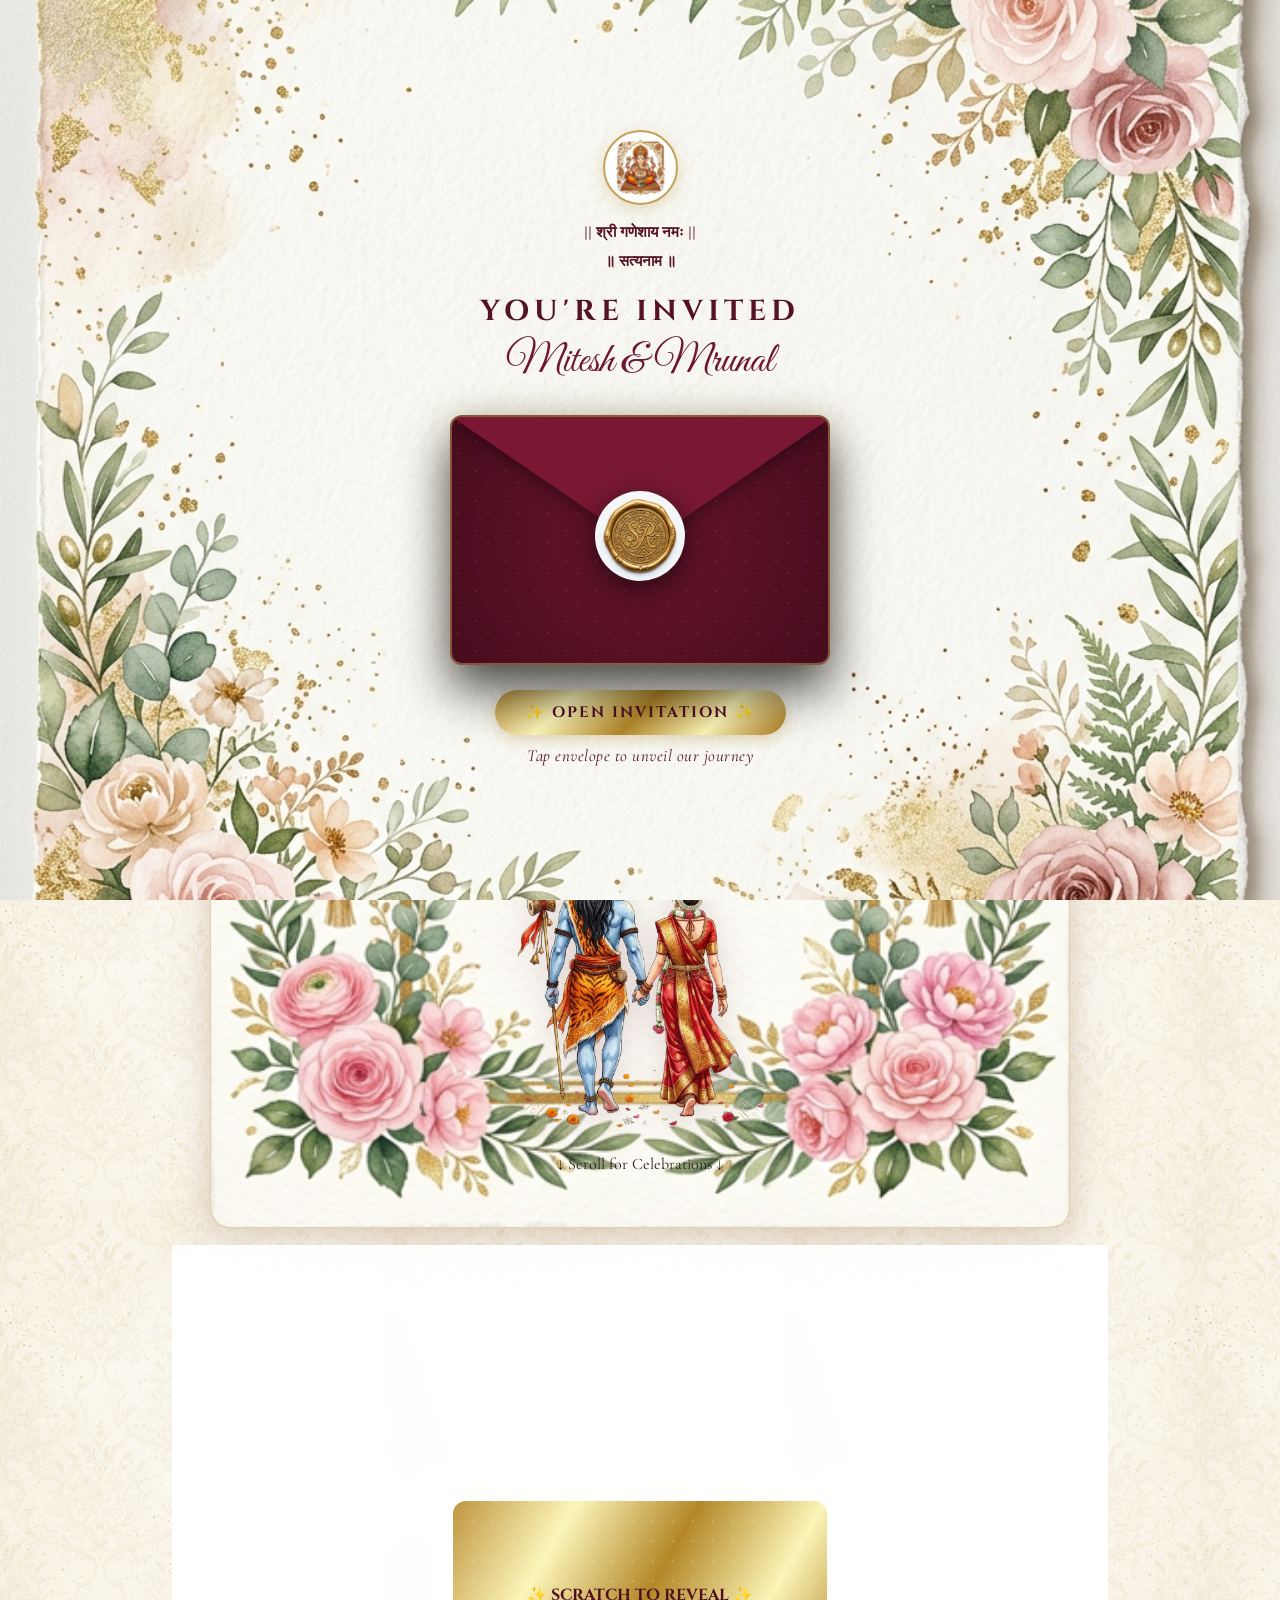
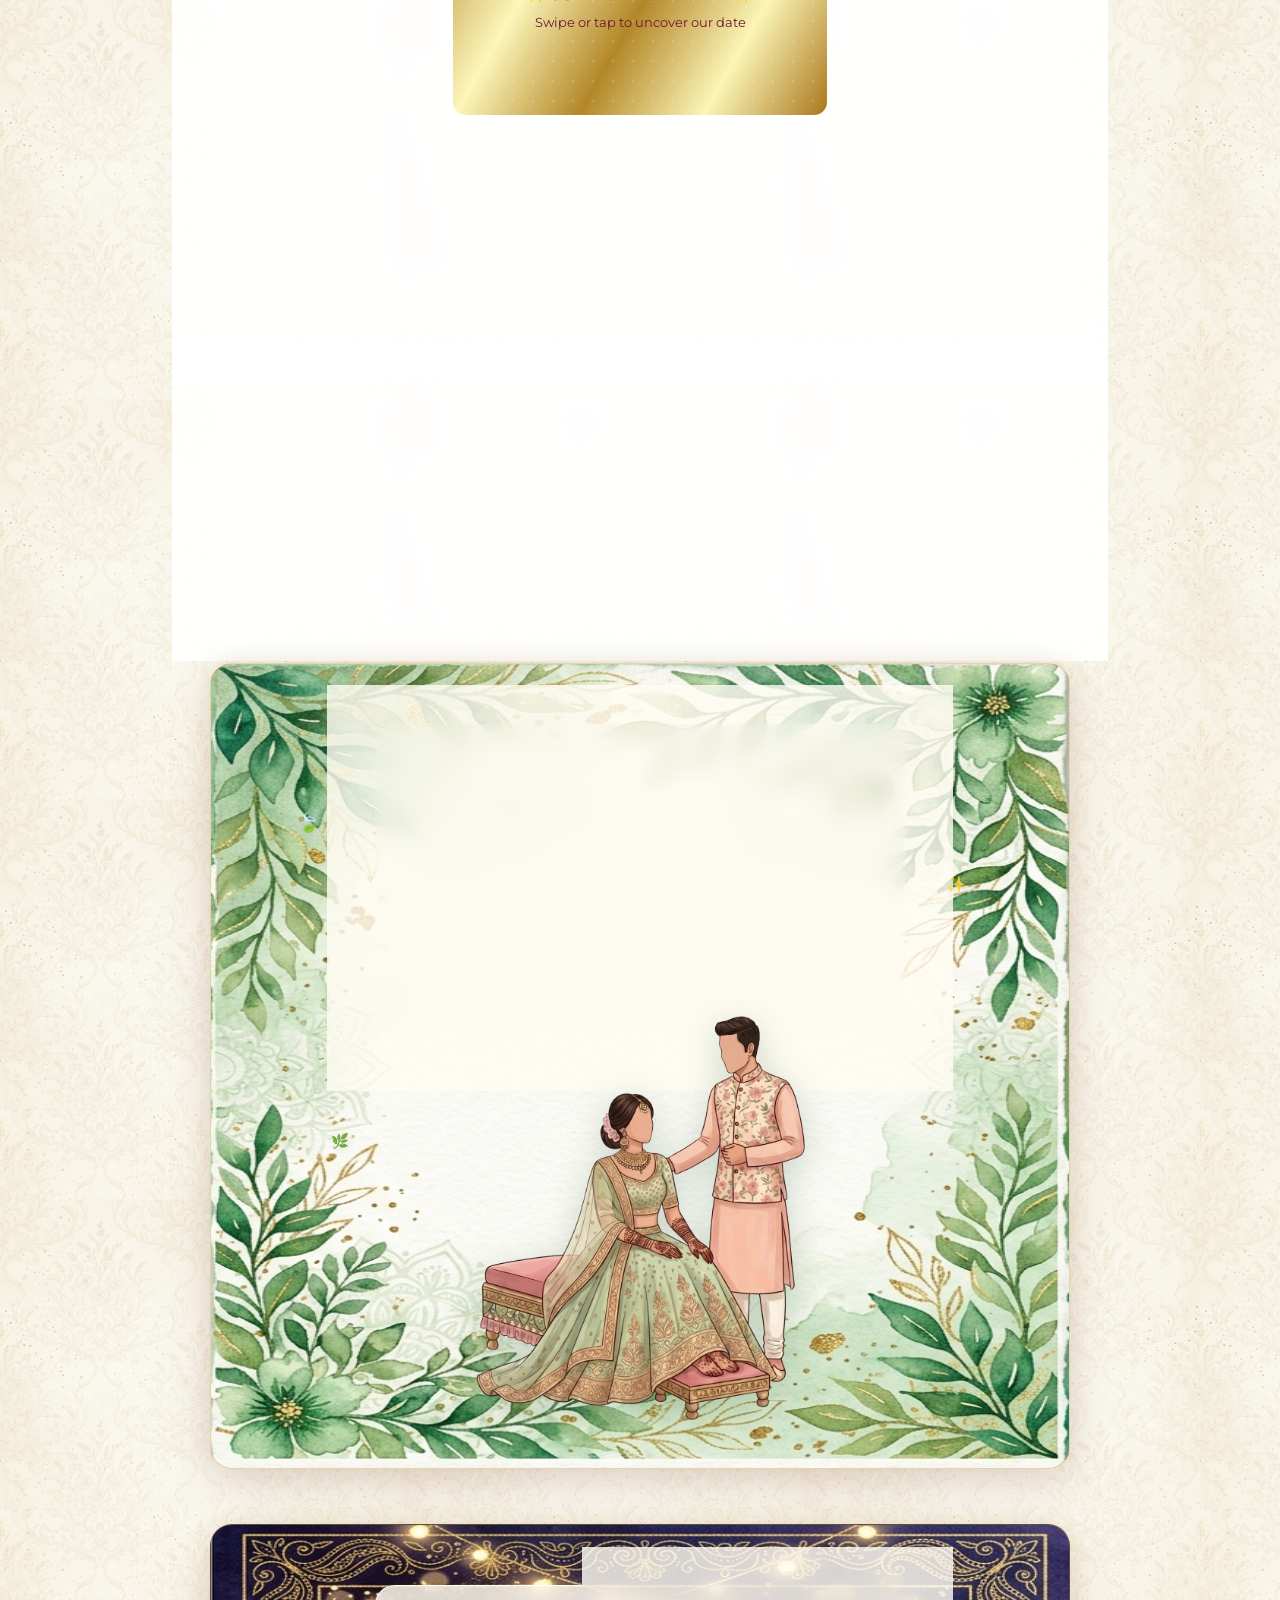
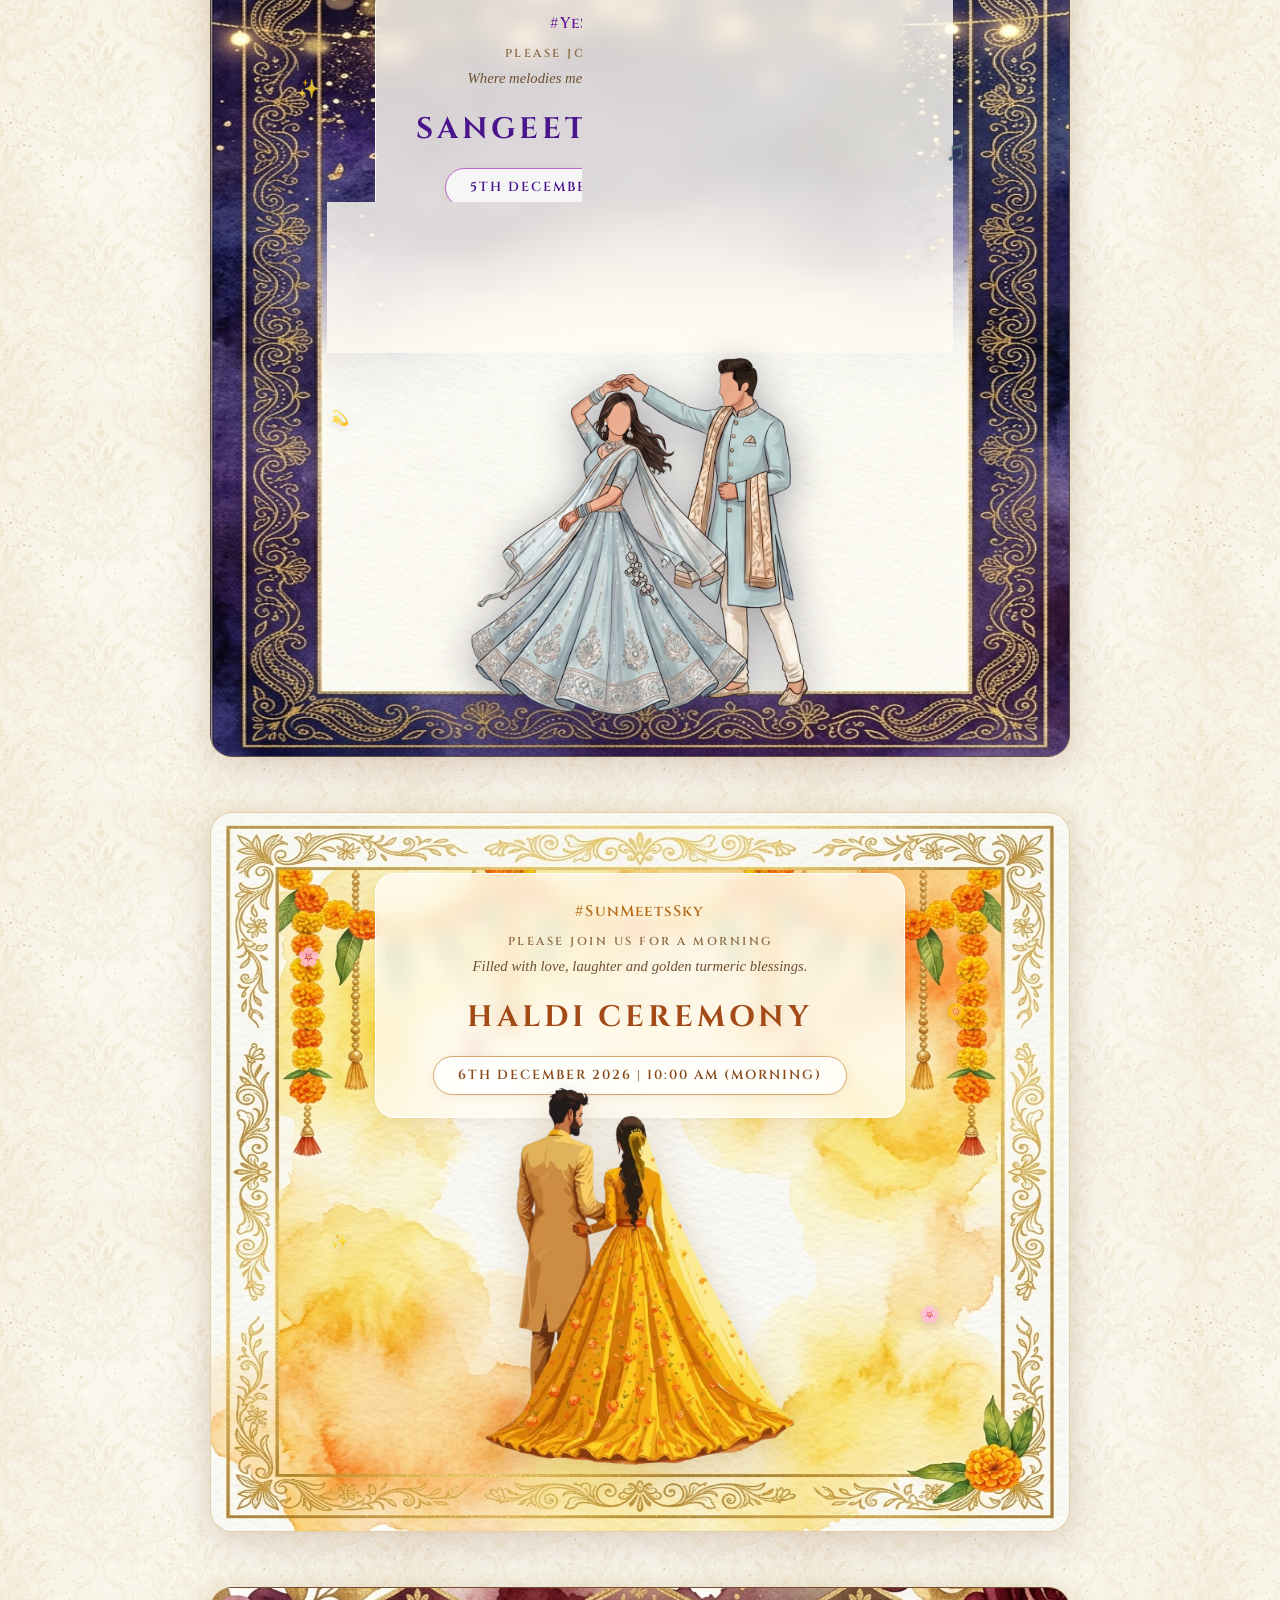
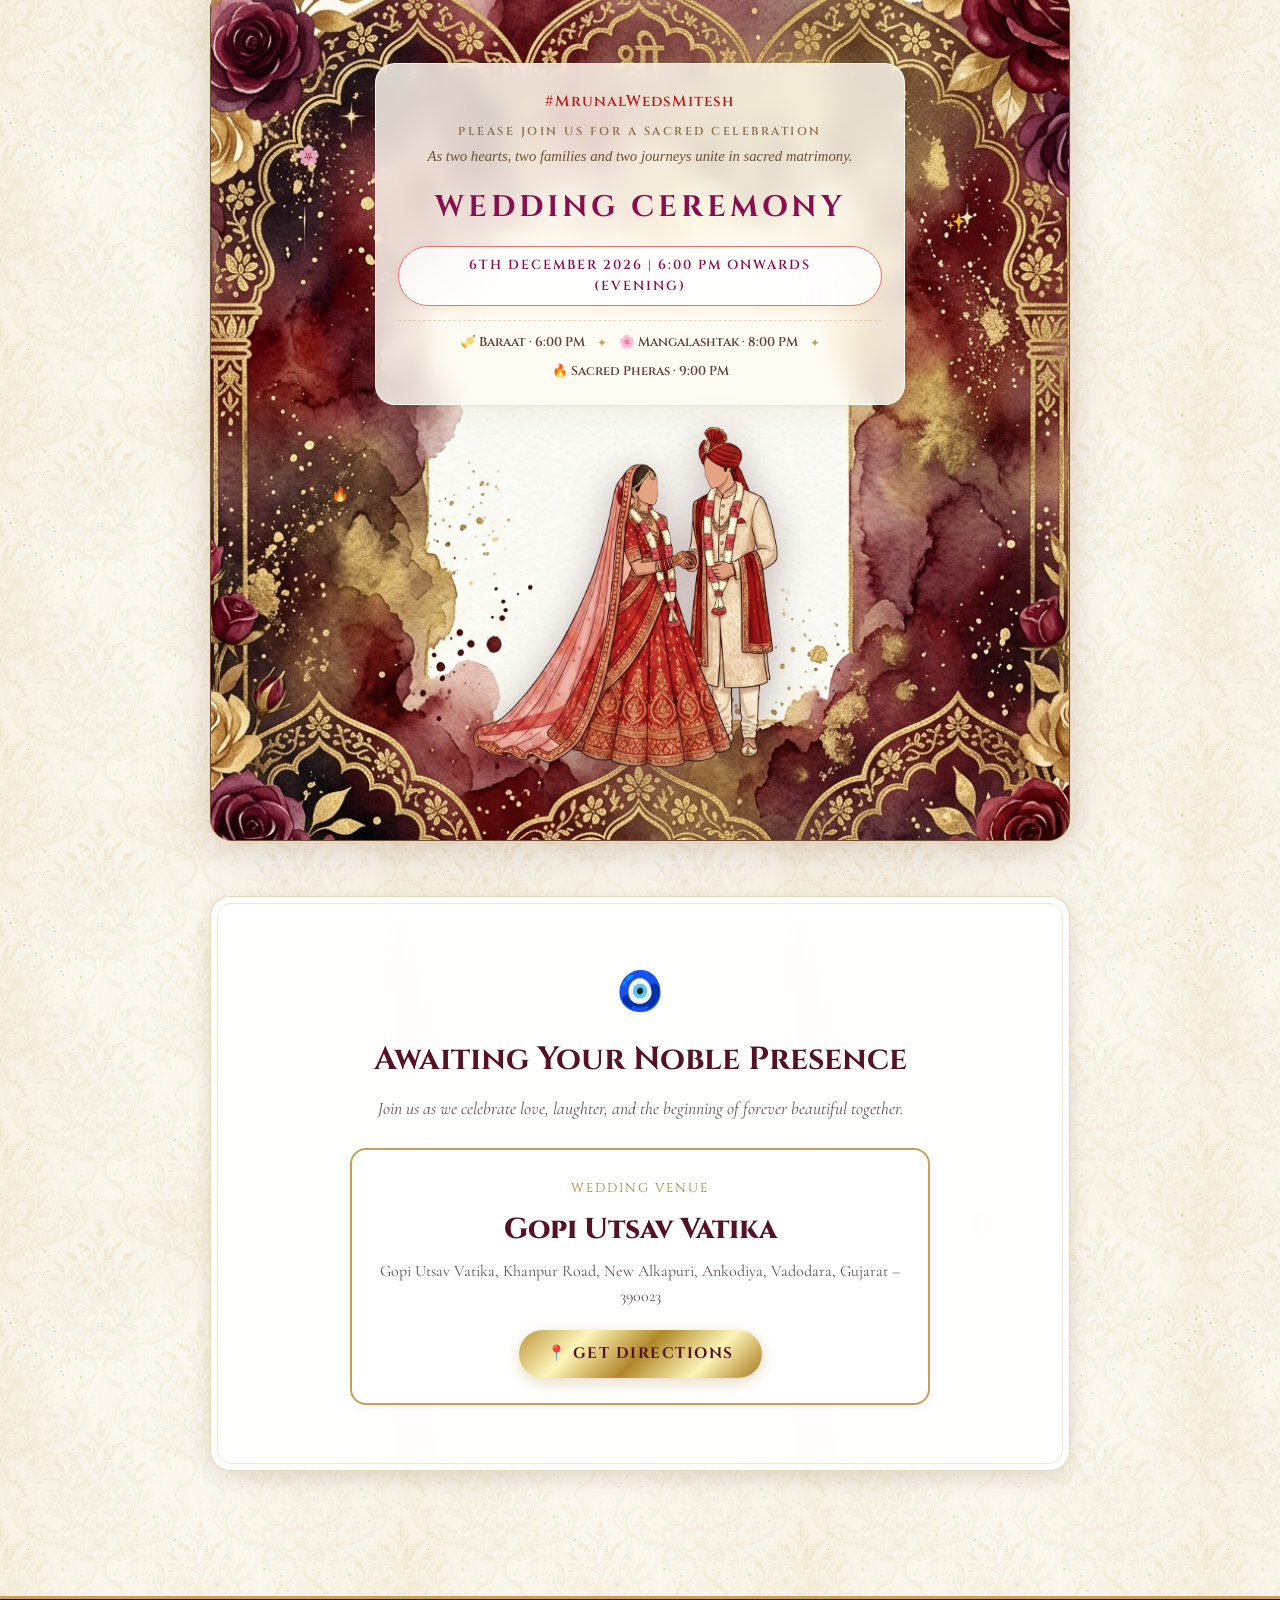
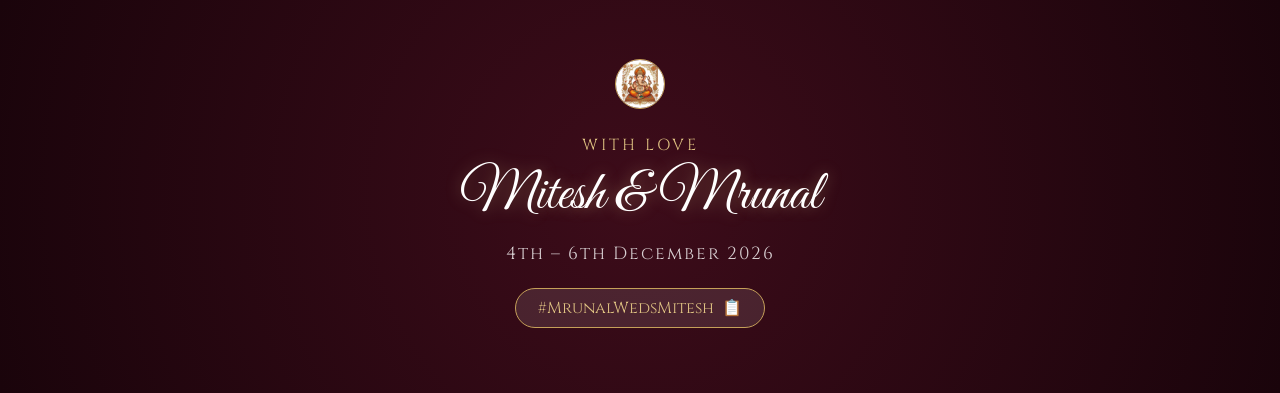
==== commit 2d3d0dab: "Added Mehndi and Sangeet venue addresses" ====
--- a/wedding invitation card.html
+++ b/wedding invitation card.html
@@ -232,6 +232,9 @@
           <div class="ceremony-pill-badge">
             <span>4TH DECEMBER 2026 | 4:00 PM ONWARDS</span>
           </div>
+
+          <!-- Ceremony Venue Address -->
+          <p class="ceremony-address">46 – Swatantra Senani Nagar, In Police Chowki Lane, Samta, Vadodara – 390023.</p>
         </div>
 
         <!-- Foreground Couple Illustration -->
@@ -269,6 +272,9 @@
           <div class="ceremony-pill-badge">
             <span>5TH DECEMBER 2026 | 7:00 PM ONWARDS</span>
           </div>
+
+          <!-- Ceremony Venue Address -->
+          <p class="ceremony-address">Stellar Kitchen, Opp. Police Chowki, Sevasi, Behind Sears Tower, Vadodara, Gujarat – 391101.</p>
         </div>
 
         <!-- Foreground Couple Illustration -->
--- a/src/style.css
+++ b/src/style.css
@@ -1214,6 +1214,17 @@
   font-size: 0.75rem;
 }
 
+/* Ceremony Venue Address */
+.ceremony-address {
+  font-family: var(--font-serif);
+  font-size: 1.05rem;
+  font-weight: 600;
+  color: var(--text-muted);
+  margin-top: 14px;
+  line-height: 1.5;
+  letter-spacing: 0.3px;
+}
+
 /* Foreground Couple Wrap */
 .ceremony-foreground-wrap {
   position: relative;
@@ -1340,6 +1351,12 @@
     z-index: 5;
   }
 
+  .ceremony-address {
+    font-size: 0.95rem;
+    margin-top: 10px;
+    line-height: 1.45;
+  }
+
   /* Lower foreground so couple never merges with the dates */
   .ceremony-foreground-wrap {
     margin-top: 24px;
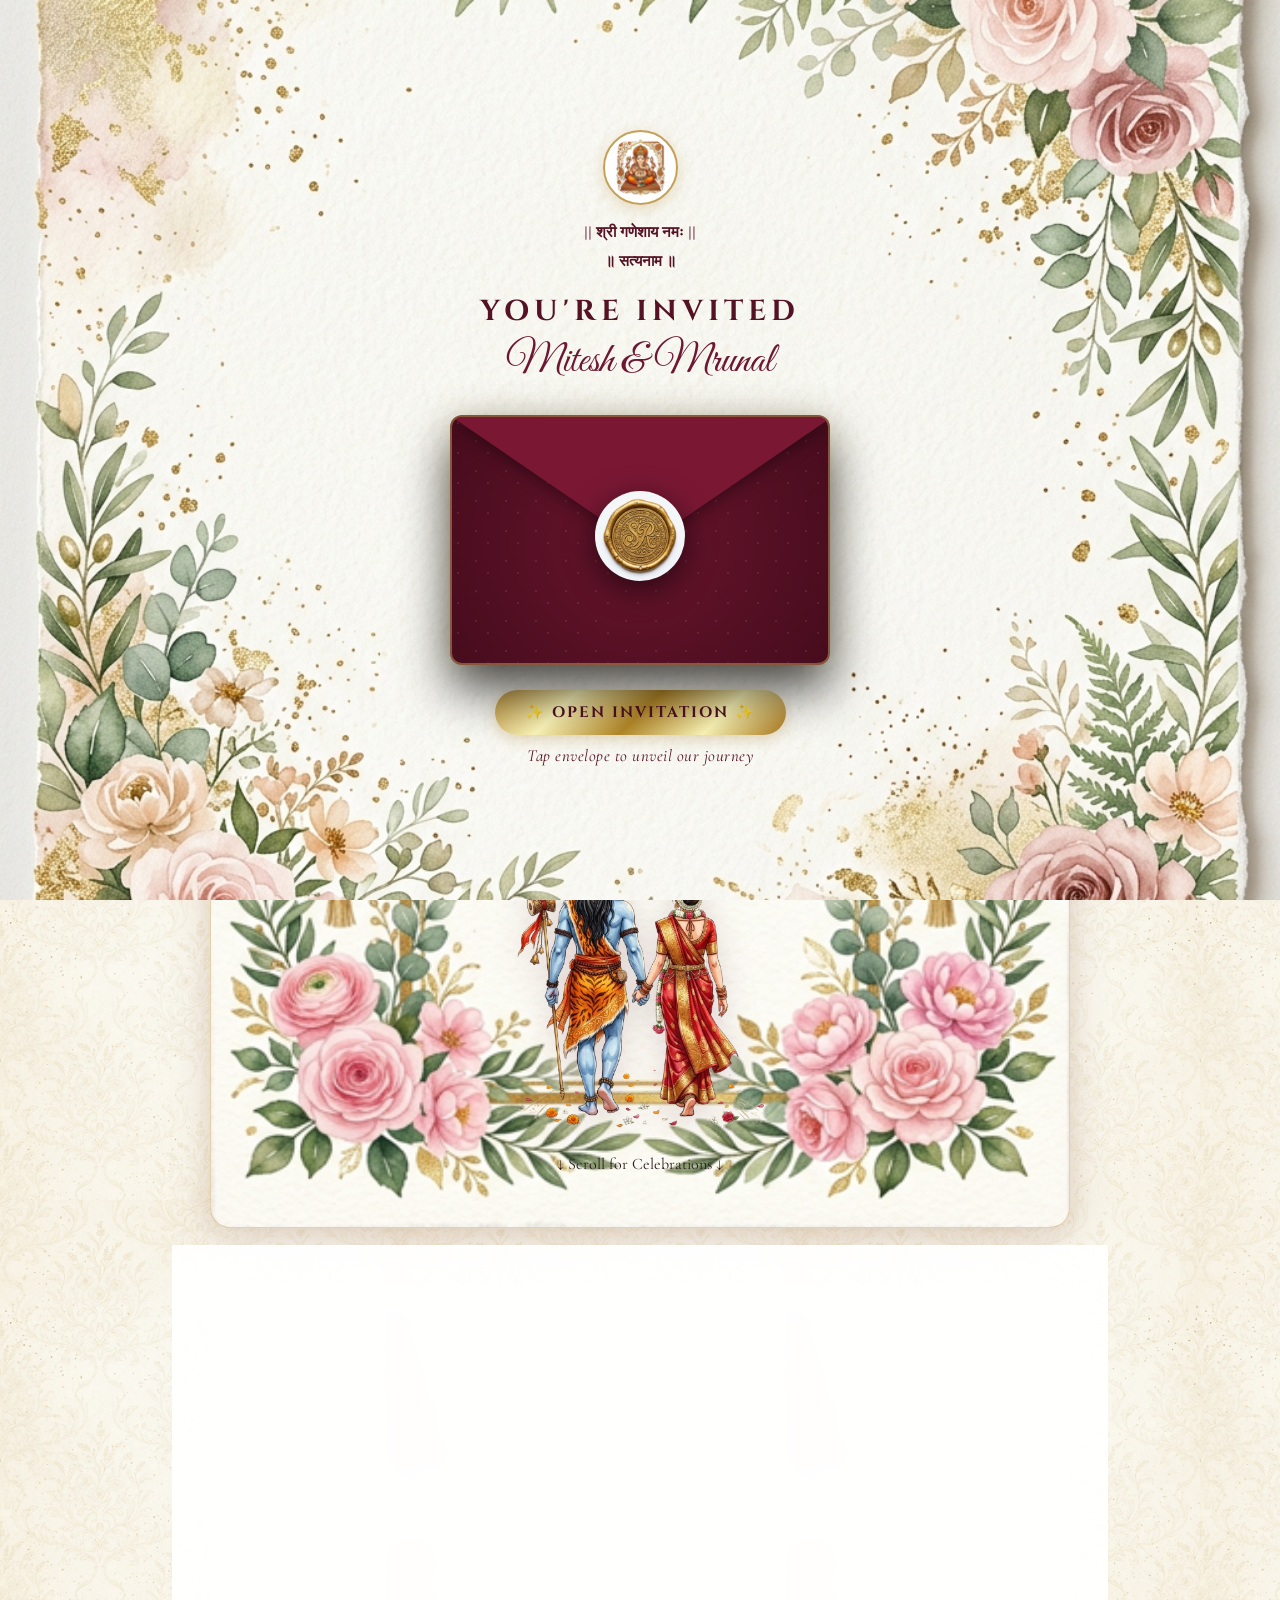
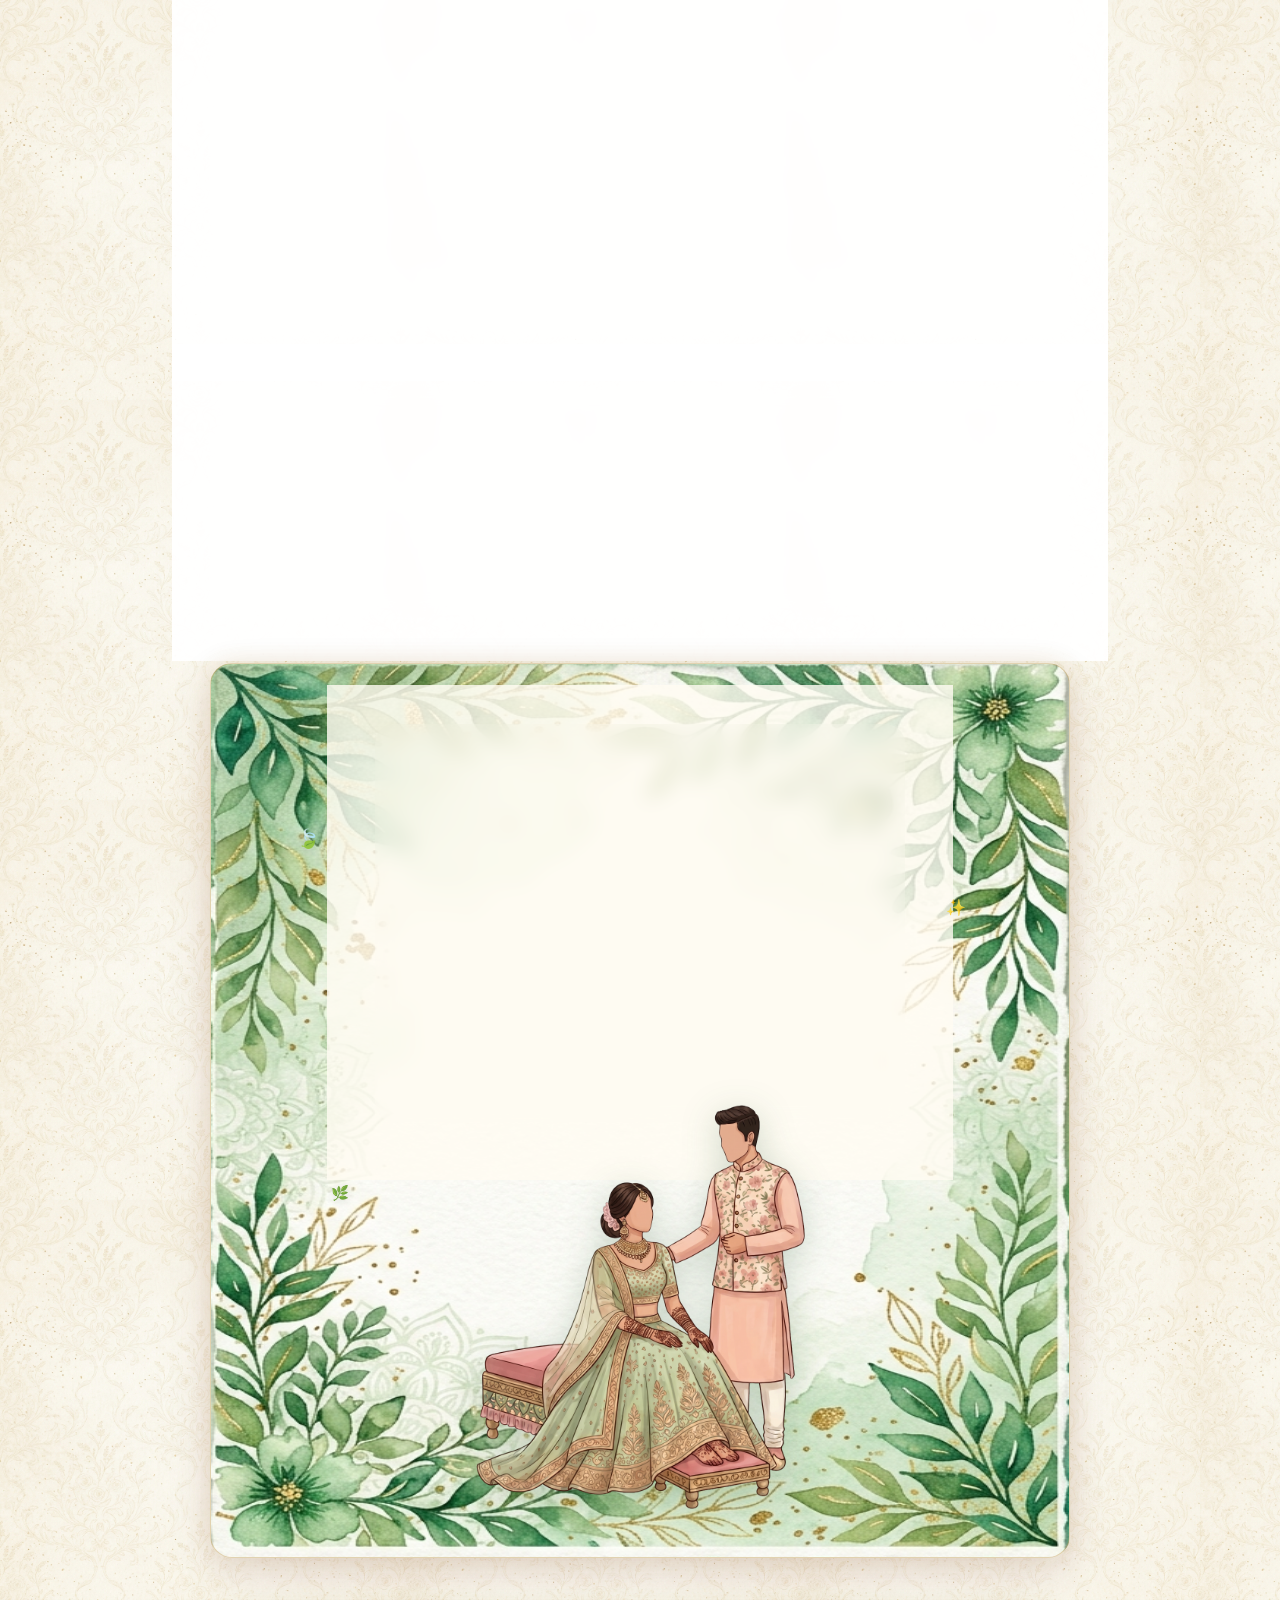
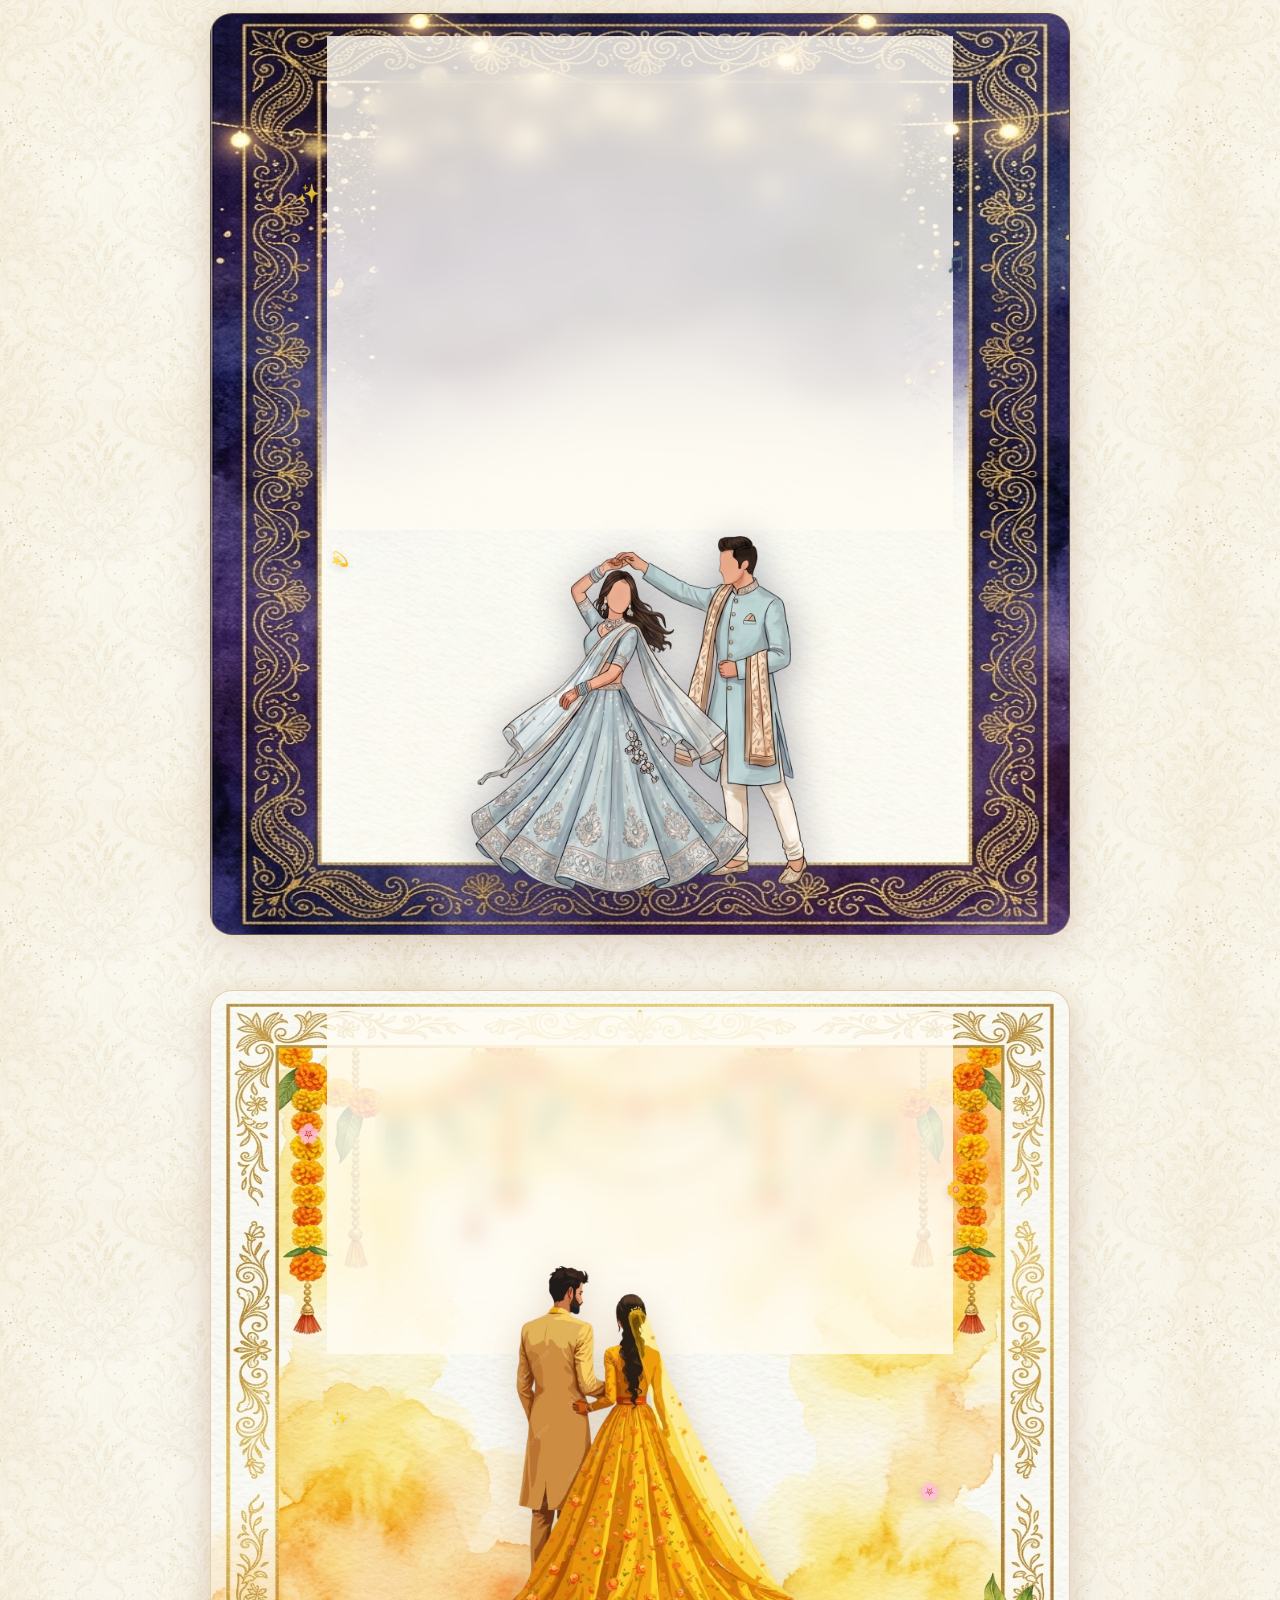
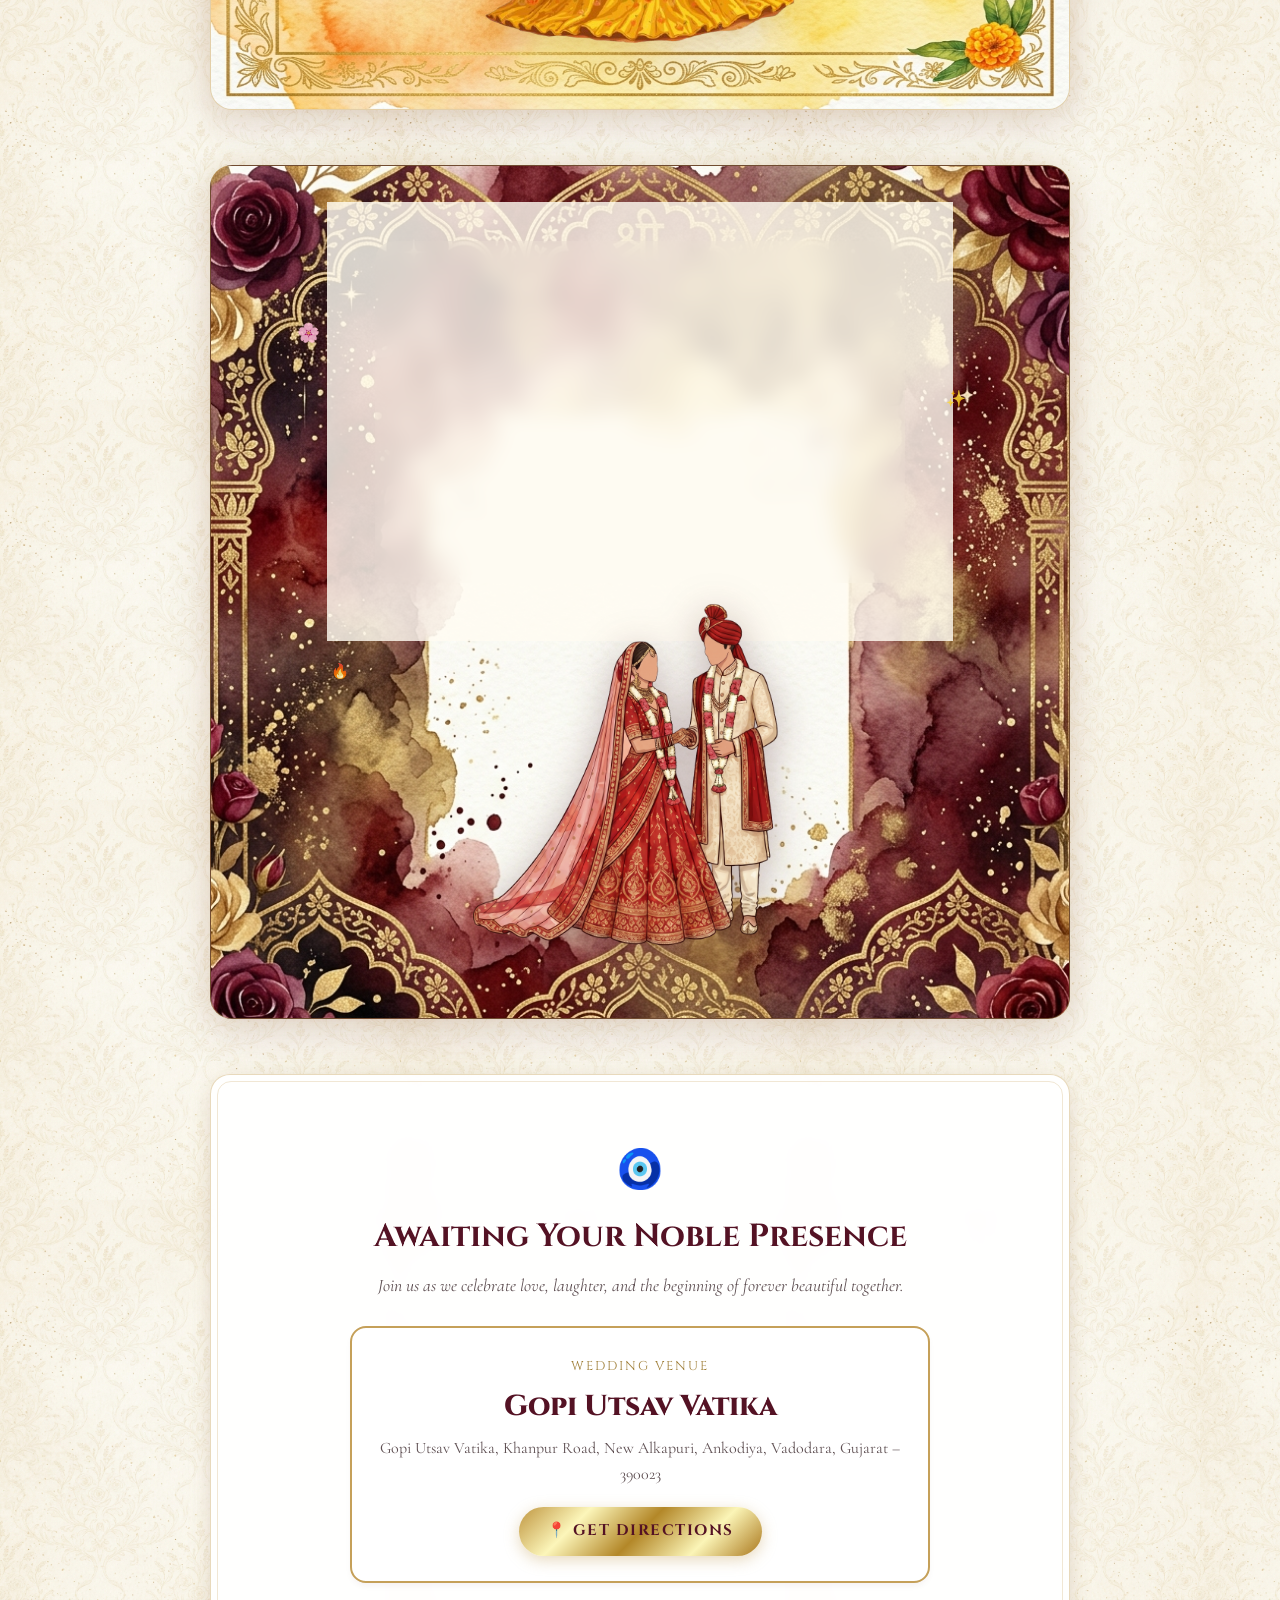
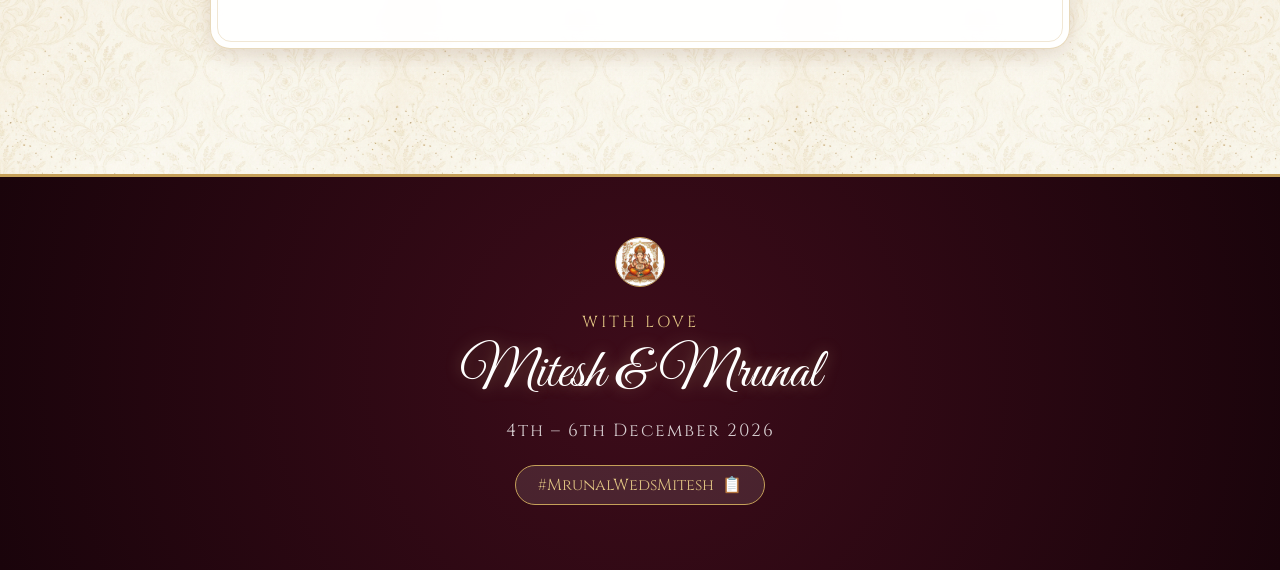
==== commit 7e5ffb03: "Added Google Maps buttons to Mehndi and Sangeet sections" ====
--- a/wedding invitation card.html
+++ b/wedding invitation card.html
@@ -235,6 +235,18 @@
 
           <!-- Ceremony Venue Address -->
           <p class="ceremony-address">46 – Swatantra Senani Nagar, In Police Chowki Lane, Samta, Vadodara – 390023.</p>
+
+          <!-- Directions Button & Clickable Hint -->
+          <div class="ceremony-directions-box">
+            <a href="https://www.google.com/maps/search/?api=1&query=46%20Swatantra%20Senani%20Nagar%2C%20In%20Police%20Chowki%20Lane%2C%20Samta%2C%20Vadodara%20390023"
+              target="_blank" rel="noopener noreferrer" class="ceremony-directions-hint">
+              <span>✦ CLICK HERE FOR DIRECTIONS ✦</span>
+            </a>
+            <a href="https://www.google.com/maps/search/?api=1&query=46%20Swatantra%20Senani%20Nagar%2C%20In%20Police%20Chowki%20Lane%2C%20Samta%2C%20Vadodara%20390023"
+              target="_blank" rel="noopener noreferrer" class="directions-btn ceremony-directions-btn" id="btn-mehndi-directions">
+              <span>📍 GET DIRECTIONS</span>
+            </a>
+          </div>
         </div>
 
         <!-- Foreground Couple Illustration -->
@@ -275,6 +287,18 @@
 
           <!-- Ceremony Venue Address -->
           <p class="ceremony-address">Stellar Kitchen, Opp. Police Chowki, Sevasi, Behind Sears Tower, Vadodara, Gujarat – 391101.</p>
+
+          <!-- Directions Button & Clickable Hint -->
+          <div class="ceremony-directions-box">
+            <a href="https://www.google.com/maps/search/?api=1&query=Stellar%20Kitchen%2C%20Opp%20Police%20Chowki%2C%20Sevasi%2C%20Behind%20Sears%20Tower%2C%20Vadodara%2C%20Gujarat%20391101"
+              target="_blank" rel="noopener noreferrer" class="ceremony-directions-hint">
+              <span>✦ CLICK HERE FOR DIRECTIONS ✦</span>
+            </a>
+            <a href="https://www.google.com/maps/search/?api=1&query=Stellar%20Kitchen%2C%20Opp%20Police%20Chowki%2C%20Sevasi%2C%20Behind%20Sears%20Tower%2C%20Vadodara%2C%20Gujarat%20391101"
+              target="_blank" rel="noopener noreferrer" class="directions-btn ceremony-directions-btn" id="btn-sangeet-directions">
+              <span>📍 GET DIRECTIONS</span>
+            </a>
+          </div>
         </div>
 
         <!-- Foreground Couple Illustration -->
--- a/src/style.css
+++ b/src/style.css
@@ -1215,6 +1215,46 @@
 }
 
 /* Ceremony Venue Address */
+
+/* Ceremony Directions Box & Hint */
+.ceremony-directions-box {
+  margin-top: 14px;
+  display: flex;
+  flex-direction: column;
+  align-items: center;
+  justify-content: center;
+  gap: 8px;
+}
+
+.ceremony-directions-hint {
+  font-family: var(--font-royal);
+  font-size: 0.72rem;
+  font-weight: 700;
+  letter-spacing: 2px;
+  text-transform: uppercase;
+  text-decoration: none;
+  display: inline-block;
+  transition: all 0.3s ease;
+}
+
+.ceremony-card-mehndi .ceremony-directions-hint {
+  color: #2e7d32;
+}
+
+.ceremony-card-sangeet .ceremony-directions-hint {
+  color: #6a1b9a;
+}
+
+.ceremony-directions-hint:hover {
+  opacity: 0.82;
+  transform: translateY(-1px);
+}
+
+.ceremony-directions-btn {
+  font-size: 0.9rem;
+  padding: 10px 26px;
+}
+
 .ceremony-address {
   font-family: var(--font-serif);
   font-size: 1.05rem;
@@ -1357,6 +1397,22 @@
     line-height: 1.45;
   }
 
+  .ceremony-directions-box {
+    margin-top: 10px;
+    gap: 6px;
+  }
+
+  .ceremony-directions-hint {
+    font-size: 0.68rem;
+    letter-spacing: 1.6px;
+  }
+
+  .ceremony-directions-btn {
+    font-size: 0.85rem;
+    padding: 9px 22px;
+  }
+
+
   /* Lower foreground so couple never merges with the dates */
   .ceremony-foreground-wrap {
     margin-top: 24px;
